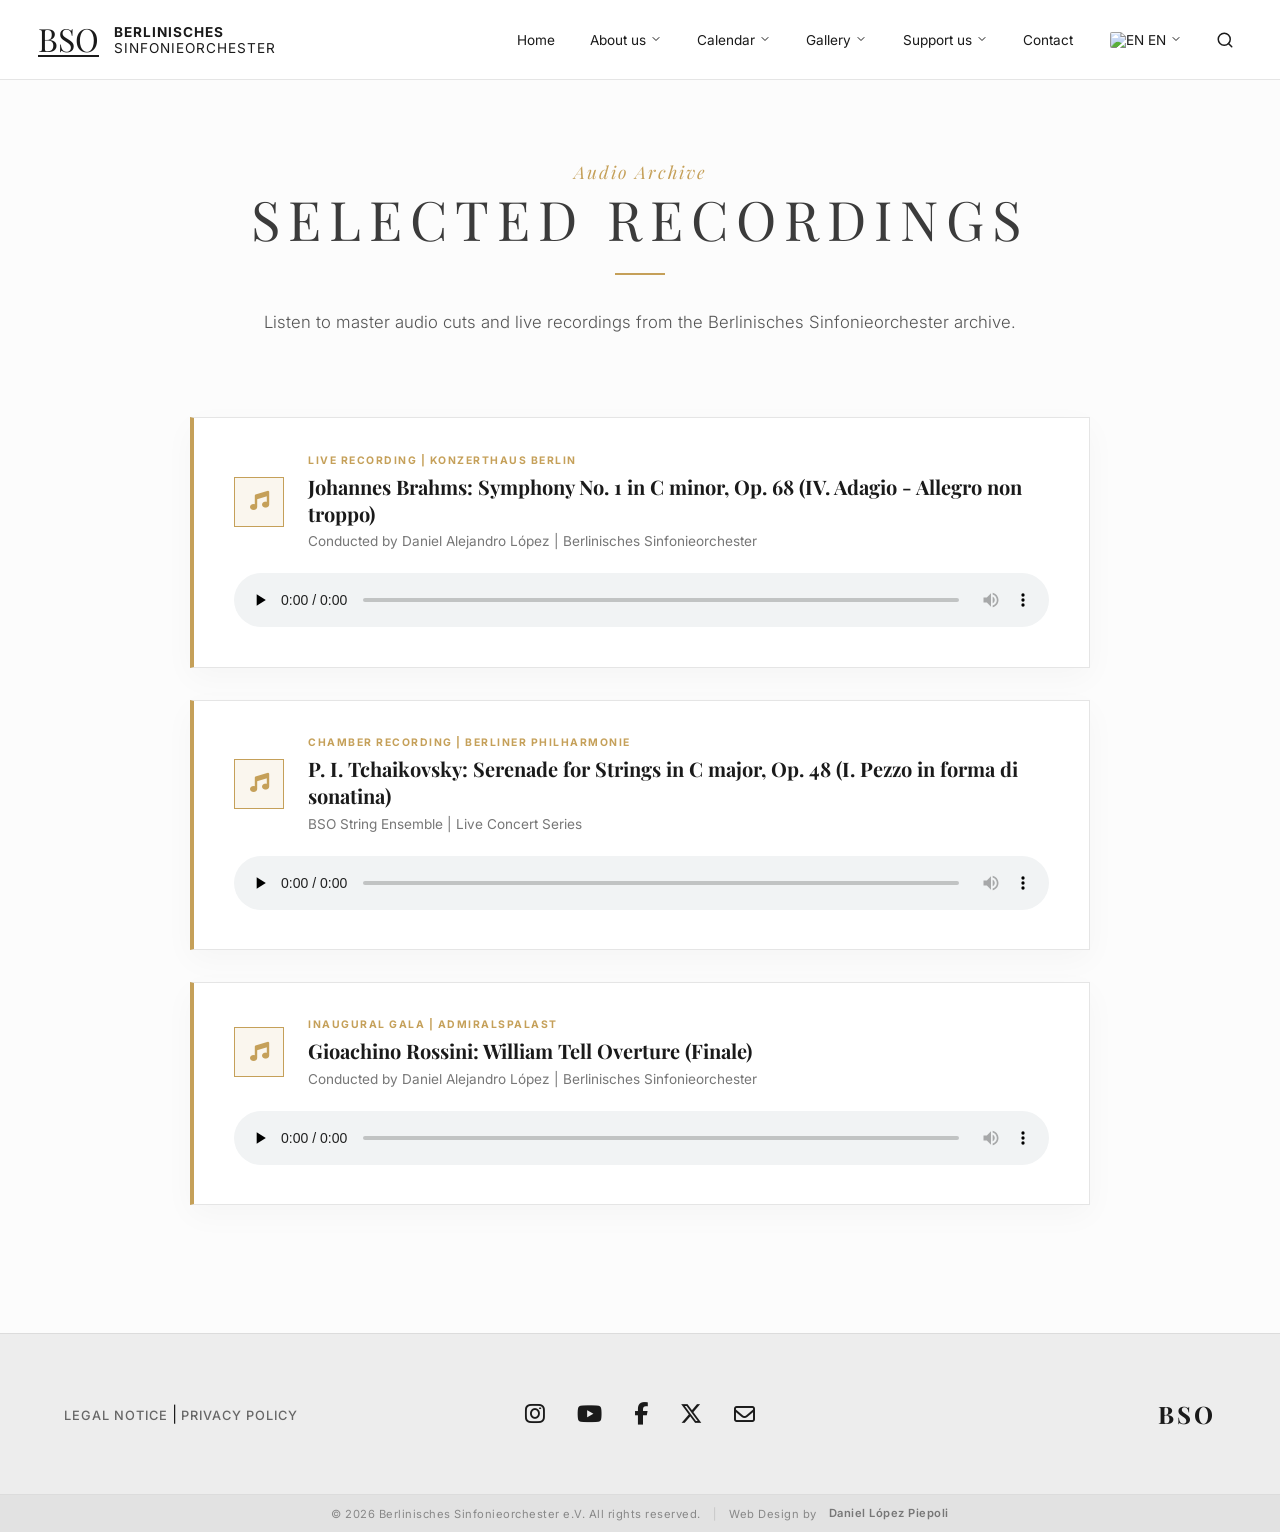
==== audios.html @ 288d2cc7 "Update site architecture, responsive UI, search engine, and styles" ====
<!DOCTYPE html>
<html lang="de">
<head>
    <meta charset="UTF-8">
    <meta name="viewport" content="width=device-width, initial-scale=1.0">
    <title>Audio Recordings | Berlinisches Sinfonieorchester</title>
    <link rel="stylesheet" href="https://cdnjs.cloudflare.com/ajax/libs/font-awesome/6.5.1/css/all.min.css">
    <link rel="stylesheet" href="style.css">
    <link href="https://fonts.googleapis.com/css2?family=Inter:wght@300;400;500;600;700&family=Playfair+Display:ital,wght@0,400;0,500;0,600;0,700;1,400&display=swap" rel="stylesheet">
</head>
<body>

    <!-- HEADER (Mismo estándar) -->
    <header class="main-header">
        <div class="header-left">
            <a href="index.html" class="logo-link">
                <div class="logo-box">
                    <div class="logo-symbol">BSO</div> 
                    <div class="logo-text">
                        <span class="line-1">Berlinisches</span>
                        <span class="line-2">Sinfonieorchester</span>
                    </div>
                </div>
            </a>
        </div>

        <button class="mobile-menu-btn" id="mobileMenuBtn" aria-label="Toggle navigation menu">
            <span class="bar"></span>
            <span class="bar"></span>
            <span class="bar"></span>
        </button>

        <nav class="header-right" id="headerNav">
            <ul class="nav-menu">
                <li><a href="index.html" data-key="home">Home</a></li>
                
                <li class="dropdown">
                    <a href="#" data-key="about" class="dropdown-trigger">
                        About us 
                        <svg class="chevron-icon" viewBox="0 0 24 24" fill="none" xmlns="http://www.w3.org/2000/svg">
                            <path d="M6 9L12 15L18 9" stroke="currentColor" stroke-width="2" stroke-linecap="round" stroke-linejoin="round"/>
                        </svg>
                    </a>
                    <ul class="dropdown-content">
                        <li><a href="project.html" data-key="project">The project</a></li>
                        <li><a href="musicians.html" data-key="musicians">Musicians</a></li>
                        <li><a href="director.html" data-key="director">Music Director</a></li>
                        <li><a href="board.html" data-key="board">Artistic Board</a></li>
                    </ul>
                </li>

                <li class="dropdown">
                    <a href="#" data-key="calendar" class="dropdown-trigger">
                        Calendar 
                        <svg class="chevron-icon" viewBox="0 0 24 24" fill="none" xmlns="http://www.w3.org/2000/svg">
                            <path d="M6 9L12 15L18 9" stroke="currentColor" stroke-width="2" stroke-linecap="round" stroke-linejoin="round"/>
                        </svg>
                    </a>
                    <ul class="dropdown-content">
                        <li><a href="program.html" data-key="upcoming">Upcoming events</a></li>
                        <li><a href="past-concerts.html" data-key="past">Past concerts</a></li>
                    </ul>
                </li>

                <li class="dropdown">
                    <a href="#" data-key="gallery" class="dropdown-trigger active-nav">
                        Gallery
                        <svg class="chevron-icon" viewBox="0 0 24 24" fill="none" xmlns="http://www.w3.org/2000/svg">
                            <path d="M6 9L12 15L18 9" stroke="currentColor" stroke-width="2" stroke-linecap="round" stroke-linejoin="round"/>
                        </svg>
                    </a>
                    <ul class="dropdown-content">
                        <li><a href="audios.html" class="active-subnav" data-key="audios">Audios</a></li>
                        <li><a href="videos.html" data-key="videos">Videos</a></li>
                        <li><a href="photos.html" data-key="photos">Photos</a></li>
                    </ul>
                </li>

                <li class="dropdown">
                    <a href="#" data-key="support" class="dropdown-trigger">
                        Support us 
                        <svg class="chevron-icon" viewBox="0 0 24 24" fill="none" xmlns="http://www.w3.org/2000/svg">
                            <path d="M6 9L12 15L18 9" stroke="currentColor" stroke-width="2" stroke-linecap="round" stroke-linejoin="round"/>
                        </svg>
                    </a>
                    <ul class="dropdown-content">
                        <li><a href="partners.html" data-key="partners">Partnerships</a></li>
                        <li><a href="support-vision.html" data-key="membership">Support the Vision</a></li>
                    </ul>
                </li>

                <li><a href="contact.html" data-key="contact">Contact</a></li>

                <li class="dropdown"> 
                    <a href="#" class="lang-current dropdown-trigger">
                        <img src="https://flagcdn.com/w20/us.png" alt="EN" class="lang-flag">
                        <span>EN</span>
                        <svg class="chevron-icon" viewBox="0 0 24 24" fill="none" xmlns="http://www.w3.org/2000/svg">
                            <path d="M6 9L12 15L18 9" stroke="currentColor" stroke-width="2" stroke-linecap="round" stroke-linejoin="round"/>
                        </svg>
                    </a>
                    <ul class="dropdown-content lang-options">
                        <li><a href="?lang=de"><img src="https://flagcdn.com/w20/de.png" alt="DE"> Deutsch (DE)</a></li>
                        <li><a href="?lang=en"><img src="https://flagcdn.com/w20/us.png" alt="EN"> English (EN)</a></li>
                    </ul>
                </li>

                <li class="search-wrapper">
                    <div class="search-container" id="searchContainer">
                        <input type="text" class="search-input" placeholder="Search..." id="searchInput" autocomplete="off">
                        <div class="search-btn" id="searchBtn">
                            <svg class="search-icon" viewBox="0 0 24 24" fill="none" xmlns="http://www.w3.org/2000/svg">
                                <path d="M11 19C15.4183 19 19 15.4183 19 11C19 6.58172 15.4183 3 11 3C6.58172 3 3 6.58172 3 11C3 15.4183 6.58172 19 11 19Z" stroke="currentColor" stroke-width="2" stroke-linecap="round" stroke-linejoin="round"/>
                                <path d="M21 21L16.65 16.65" stroke="currentColor" stroke-width="2" stroke-linecap="round" stroke-linejoin="round"/>
                            </svg>
                        </div>
                        <div class="search-results" id="searchResults"></div>
                    </div>
                </li>
            </ul>
        </nav>

        <div class="menu-overlay" id="menuOverlay"></div>
    </header>

    <!-- =========================================
         MAIN: AUDIO ARCHIVE
         ========================================= -->
    <main class="gallery-page">

        <!-- 1. HERO EDITORIAL -->
        <section class="gallery-hero">
            <span class="section-tag">Audio Archive</span>
            <h1 class="page-title">Selected Recordings</h1>
            <div class="short-line"></div>
            <p class="gallery-intro">
                Listen to master audio cuts and live recordings from the Berlinisches Sinfonieorchester archive.
            </p>
        </section>

        <!-- 2. LISTADO DE AUDIO TRACKS -->
        <section class="audio-tracks-wrapper">

            <!-- TRACK 1 -->
            <article class="audio-card">
                <div class="audio-track-header">
                    <div class="audio-play-badge"><i class="fa-solid fa-music"></i></div>
                    <div class="audio-track-info">
                        <span class="media-tag">Live Recording | Konzerthaus Berlin</span>
                        <h3 class="audio-title">Johannes Brahms: Symphony No. 1 in C minor, Op. 68 (IV. Adagio - Allegro non troppo)</h3>
                        <p class="audio-artists">Conducted by Daniel Alejandro López | Berlinisches Sinfonieorchester</p>
                    </div>
                </div>
                <div class="audio-player-wrapper">
                    <audio controls preload="none">
                        <source src="assets/audio/brahms-sym-1-excerpt.mp3" type="audio/mpeg">
                        Your browser does not support the audio element.
                    </audio>
                </div>
            </article>

            <!-- TRACK 2 -->
            <article class="audio-card">
                <div class="audio-track-header">
                    <div class="audio-play-badge"><i class="fa-solid fa-music"></i></div>
                    <div class="audio-track-info">
                        <span class="media-tag">Chamber Recording | Berliner Philharmonie</span>
                        <h3 class="audio-title">P. I. Tchaikovsky: Serenade for Strings in C major, Op. 48 (I. Pezzo in forma di sonatina)</h3>
                        <p class="audio-artists">BSO String Ensemble | Live Concert Series</p>
                    </div>
                </div>
                <div class="audio-player-wrapper">
                    <audio controls preload="none">
                        <source src="assets/audio/tchaikovsky-serenade.mp3" type="audio/mpeg">
                        Your browser does not support the audio element.
                    </audio>
                </div>
            </article>

            <!-- TRACK 3 -->
            <article class="audio-card">
                <div class="audio-track-header">
                    <div class="audio-play-badge"><i class="fa-solid fa-music"></i></div>
                    <div class="audio-track-info">
                        <span class="media-tag">Inaugural Gala | Admiralspalast</span>
                        <h3 class="audio-title">Gioachino Rossini: William Tell Overture (Finale)</h3>
                        <p class="audio-artists">Conducted by Daniel Alejandro López | Berlinisches Sinfonieorchester</p>
                    </div>
                </div>
                <div class="audio-player-wrapper">
                    <audio controls preload="none">
                        <source src="assets/audio/rossini-william-tell.mp3" type="audio/mpeg">
                        Your browser does not support the audio element.
                    </audio>
                </div>
            </article>

        </section>

    </main>

    <!-- FOOTER (Mismo estándar) -->
    <footer class="site-footer">
        <div class="footer-main">
            <div class="footer-left">
                <a href="impressum.html" data-key="impressum">Legal Notice</a>
                <span class="separator">|</span>
                <a href="privacy.html" data-key="privacy">Privacy Policy</a>
            </div>

            <div class="footer-center">
                <div class="social-links">
                    <a href="#" target="_blank" rel="noopener noreferrer" class="social-icon" aria-label="Instagram"><i class="fa-brands fa-instagram"></i></a>
                    <a href="#" target="_blank" rel="noopener noreferrer" class="social-icon" aria-label="YouTube"><i class="fa-brands fa-youtube"></i></a>
                    <a href="#" target="_blank" rel="noopener noreferrer" class="social-icon" aria-label="Facebook"><i class="fa-brands fa-facebook-f"></i></a>
                    <a href="#" target="_blank" rel="noopener noreferrer" class="social-icon" aria-label="X"><i class="fa-brands fa-x-twitter"></i></a>
                    <a href="mailto:info@berlinisches-sinfonieorchester.de" class="social-icon" aria-label="Email"><i class="fa-regular fa-envelope"></i></a>
                </div>
            </div>

            <div class="footer-right">
                <div class="footer-logo-small">
                    <span class="bso-sigla">BSO</span>
                </div>
            </div>
        </div>

        <div class="footer-bottom">
            <p>
                &copy; 2026 Berlinisches Sinfonieorchester e.V. All rights reserved. 
                <span class="sep">|</span> 
                Web Design by 
                <a href="https://danielopezpiepoli.com" target="_blank" class="designer-name">Daniel López Piepoli</a>
            </p>
        </div>
    </footer>

    <script src="script.js"></script>
</body>
</html>
---- style.css ----
/* =========================================
   1. VARIABLES & RESET BASE
   ========================================= */
:root {
    --white: #ffffff;
    --black: #1a1a1a;
    --gray-light: #f4f4f4;
    --border-color: #e5e5e5;
    --gold: #c5a059;
}

body {
    margin: 0;
    font-family: 'Inter', sans-serif;
    color: var(--black);
    padding-top: 80px; /* Evita que el hero quede tapado por el header fijo */
}

/* =========================================
   2. HEADER & NAVEGACIÓN PRINCIPAL
   ========================================= */
.main-header {
    position: fixed; 
    top: 0;
    left: 0;
    width: 100%;
    z-index: 1000;
    display: flex;
    justify-content: space-between;
    align-items: center;
    padding: 0 3%; 
    border-bottom: 1px solid var(--border-color);
    background: var(--white);
    height: 80px; 
    box-sizing: border-box;
    transition: all 0.3s ease-in-out;
}

/* Estado compacto al hacer scroll */
.main-header.scrolled {
    height: 60px !important;
    padding-top: 0 !important;
    padding-bottom: 0 !important;
    box-shadow: 0 4px 15px rgba(0,0,0,0.1) !important;
}

.main-header.scrolled .logo-box {
    transform: scale(0.8) !important;
    transform-origin: left center !important;
}

/* Logo */
.logo-box {
    display: flex;
    align-items: center;
    gap: 15px;
    transition: transform 0.3s ease-in-out !important;
}

.logo-symbol {
    font-family: 'Playfair Display', serif;
    font-size: 2rem;
    border-bottom: 2px solid var(--black);
    line-height: 1;
}

.logo-text {
    display: flex;
    flex-direction: column;
    font-size: 0.85rem;
    text-transform: uppercase;
    letter-spacing: 1px;
}

.logo-text .line-1 { 
    font-weight: 700; 
}

.logo-link {
    text-decoration: none;
    color: inherit;
    display: block;
}

.logo-link:hover {
    opacity: 0.8;
}

/* Menú de Enlaces */
.nav-menu {
    display: flex;
    list-style: none;
    align-items: center;
    gap: 2rem;
    margin: 0;
    padding: 0;
}

.nav-menu a {
    text-decoration: none;
    color: var(--black);
    font-size: 0.9rem;
    font-weight: 400;
}

.nav-menu > li > a {
    padding: 0.6rem 1rem;
    transition: all 0.3s ease;
    border-radius: 4px;
    display: inline-block;
}

.nav-menu li:hover > a {
    background-color: var(--gray-light);
    color: var(--black);
}

/* Dropdowns (Desktop) */
.dropdown {
    position: relative;
    display: inline-block;
}

.dropdown-content {
    display: none;
    position: absolute;
    background-color: var(--white);
    min-width: 200px;
    box-shadow: 0px 10px 30px rgba(0,0,0,0.08);
    list-style: none;
    padding: 1rem 0;
    z-index: 100;
    border: 1px solid var(--border-color);
    top: 100%;
    left: 0;
}

.dropdown-content li a {
    color: var(--black);
    padding: 0.6rem 1.5rem;
    text-decoration: none;
    display: block;
    font-size: 0.85rem;
    text-transform: none;
    transition: background 0.2s ease;
}

.dropdown-content li a:hover {
    background-color: var(--gray-light);
    color: var(--gold);
}

.dropdown:hover .dropdown-content {
    display: block;
}

.dropdown-trigger {
    display: inline-flex;
    align-items: center;
    gap: 6px;
    white-space: nowrap;
}

.chevron-icon {
    width: 12px;
    height: 12px;
    transition: transform 0.3s ease;
}

.dropdown:hover .chevron-icon {
    transform: rotate(180deg);
}

.chevron-icon path {
    stroke: currentColor;
}

/* Selector de Idiomas */
.lang-current {
    display: flex;
    align-items: center;
    gap: 8px;
    font-weight: 600;
    font-size: 0.85rem;
    cursor: pointer;
    padding: 0.5rem 0;
    white-space: nowrap;
}

.lang-current img, 
.lang-options img {
    width: 18px;
    height: auto;
    margin-left: 2px;
    border-radius: 2px;
}

.lang-options {
    min-width: 160px;
    right: 0;
    left: auto;
}

.lang-options li a {
    display: flex;
    align-items: center;
    gap: 12px;
    padding: 0.8rem 1.2rem;
    text-transform: none;
    font-size: 0.85rem;
}

.lang-options li a:hover {
    background-color: #f5f5f5;
}

/* =========================================
   3. BUSCADOR EN VIVO (LIVE SEARCH)
   ========================================= */
.search-wrapper {
    margin-left: auto;
}

.search-container {
    display: flex;
    align-items: center;
    position: relative;
    transition: all 0.4s cubic-bezier(0.4, 0, 0.2, 1);
}

.search-input {
    width: 0;
    padding: 0;
    border: none;
    outline: none;
    background: transparent;
    font-family: inherit;
    font-size: 0.9rem;
    color: var(--black);
    transition: all 0.4s ease;
    border-bottom: 1px solid rgba(0,0,0,0);
}

.search-container.active {
    gap: 10px;
}

.search-container.active .search-input {
    width: 150px;
    padding: 5px 0;
    border-bottom: 1px solid var(--black);
}

.search-btn {
    flex-shrink: 0;
    display: flex;
    align-items: center;
    justify-content: center;
    cursor: pointer;
    padding: 0.5rem;
    transition: all 0.3s ease;
}

.search-icon {
    width: 18px;
    height: 18px;
    transition: transform 0.3s ease, color 0.3s ease;
}

.search-icon path {
    stroke: currentColor;
}

.search-btn:hover {
    opacity: 0.7;
}

.search-btn:hover .search-icon {
    transform: scale(1.1);
}

/* Panel Flotante de Resultados */
.search-results {
    display: none;
    position: absolute;
    top: calc(100% + 15px);
    right: 0;
    width: 320px;
    background: #ffffff;
    border: 1px solid var(--border-color);
    box-shadow: 0 15px 35px rgba(0, 0, 0, 0.08);
    border-radius: 4px;
    max-height: 380px;
    overflow-y: auto;
    z-index: 1200;
    text-align: left;
}

.search-results.active {
    display: block;
}

.search-result-item {
    display: block;
    padding: 0.8rem 1.2rem;
    text-decoration: none;
    border-bottom: 1px solid #f0f0f0;
    transition: background-color 0.2s ease;
}

.search-result-item:last-child {
    border-bottom: none;
}

.search-result-item:hover,
.search-result-item.selected {
    background-color: var(--gray-light);
}

.search-result-item.selected {
    border-left: 3px solid var(--gold);
    padding-left: calc(1.2rem - 3px);
}

.search-result-category {
    font-size: 0.65rem;
    text-transform: uppercase;
    letter-spacing: 1.5px;
    color: var(--gold);
    font-weight: 700;
    margin-bottom: 2px;
}

.search-result-title {
    font-size: 0.85rem;
    color: var(--black);
    font-weight: 600;
    line-height: 1.2;
}

.search-no-results {
    padding: 1.2rem;
    font-size: 0.85rem;
    color: #888;
    text-align: center;
}

/* =========================================
   4. HERO SECTIONS (CONTENEDOR GLOBAL)
   ========================================= */
.hero-wrapper {
    width: 100%;
}

.hero-section {
    position: relative;
    min-height: 80vh;
    display: flex;
    align-items: center;
    justify-content: center;
    text-align: center;
    overflow: hidden;
}

/* --- SECCIÓN 1: HERO MAIN --- */
.hero-main {
    position: relative;
    width: 100%;
    min-height: calc(100vh - 80px);
    display: flex;
    justify-content: center;
    align-items: center;
    background-color: #1a1a1a;
    overflow: hidden;
}

.hero-main-bg-image {
    position: absolute;
    top: 0;
    left: 0;
    width: 100%;
    height: 100%;
    object-fit: cover;
    object-position: center top;
    z-index: 1;
}

.hero-overlay {
    position: absolute;
    top: 0;
    left: 0;
    width: 100%;
    height: 100%;
    background: linear-gradient(to bottom, rgba(0,0,0,0.1) 0%, rgba(0,0,0,0.6) 100%);
    z-index: 2;
    display: block !important;
}

.hero-content {
    position: relative;
    z-index: 3;
    text-align: center;
    padding: 0 20px;
    margin-top: auto;
    margin-bottom: 60px;
    -webkit-font-smoothing: antialiased;
    -moz-osx-font-smoothing: grayscale;
}

.hero-content h1 {
    color: #ffffff !important; 
    font-family: 'Playfair Display', serif;
    font-size: clamp(2.5rem, 8vw, 4.5rem);
    line-height: 1.1;
    margin: 0;
    text-transform: uppercase;
    letter-spacing: 2.5px;
    font-weight: 700;
    text-shadow: 0 1px 2px rgba(0,0,0,0.8), 0 4px 20px rgba(0,0,0,0.4);
}

.hero-content p {
    color: #eeeeee !important; 
    font-size: 1.1rem;
    letter-spacing: 6px;
    text-transform: uppercase;
    font-weight: 500;
    margin-top: 25px;
    text-shadow: 0 2px 10px rgba(0,0,0,0.6);
    opacity: 0.9;
}

/* =========================================
   SECTION TAGS NÍTIDOS Y EDITORIALES (INDEX & GENERAL)
   ========================================= */
.section-tag,
.season-header .section-tag {
    font-family: 'Playfair Display', serif;
    font-style: italic;
    font-size: 1.15rem;
    color: var(--gold);
    letter-spacing: 2px;
    text-transform: none;
    font-weight: 400;
    margin-bottom: 0.3rem;
    display: inline-block;
    text-shadow: none !important;
    filter: none !important;
}

.season-title {
    font-family: 'Playfair Display', serif;
    font-size: 3.2rem; 
    font-weight: 400;
    text-transform: uppercase;
    color: #1a1a1a;
    letter-spacing: 12px;
    line-height: 1;
    margin: 0;
    opacity: 0.85;
}

/* --- SECCIÓN 2: EVENT CARDS (SLIDER DE TEMPORADA - PROPORCIÓN EQUILIBRADA) --- */
.hero-event {
    background-color: #f8f8f8;
    padding: 7rem 0 !important;
    display: flex;
    justify-content: center;
    align-items: center;
    min-height: auto !important;
}

.event-wrapper {
    width: 100%;
    max-width: 1100px;
    display: flex;
    flex-direction: column;
    align-items: center;
    padding: 0 1rem;
    box-sizing: border-box;
}

.season-header {
    text-align: center;
    margin-bottom: 3.5rem;
}

.event-slider-container {
    display: flex;
    align-items: center;
    justify-content: center;
    gap: 1.8rem;
    width: 100%;
}

.nav-arrow {
    position: static;
    transform: none;
    background: none;
    border: none;
    cursor: pointer;
    color: #bbb;
    transition: all 0.3s ease;
    padding: 0.5rem;
    display: flex;
    align-items: center;
    justify-content: center;
    flex-shrink: 0;
}

.nav-arrow svg {
    width: 36px;
    height: 36px;
}

.nav-arrow:hover {
    color: var(--gold);
    transform: scale(1.15);
    background: transparent;
    box-shadow: none;
}

.event-dots {
    display: flex;
    gap: 10px;
    margin-top: 2.5rem;
}

.dot {
    width: 8px;
    height: 8px;
    border-radius: 50%;
    background-color: #ddd;
    transition: all 0.3s ease;
    cursor: pointer;
}

.dot.active {
    background-color: var(--gold);
    transform: scale(1.3);
}

.event-card {
    background: #ffffff;
    padding: 3.8rem 2.8rem;
    box-shadow: 0 12px 35px rgba(0, 0, 0, 0.05);
    width: 100%;
    max-width: 820px;
    outline: 1px solid #dcdcdc; 
    outline-offset: -10px; 
    border-top: 5px solid var(--gold); 
    text-align: center;
    position: relative;
    box-sizing: border-box;
    transition: box-shadow 0.3s ease, transform 0.3s ease;
    animation: swipeIn 0.5s cubic-bezier(0.4, 0, 0.2, 1) forwards;
}

/* Animaciones direccionales de Swipe */
@keyframes swipeIn {
    from { 
        opacity: 0; 
        transform: translateX(150px);
    }
    to { 
        opacity: 1; 
        transform: translateX(0); 
    }
}

@keyframes swipeInPrev {
    from { 
        opacity: 0; 
        transform: translateX(-150px);
    }
    to { 
        opacity: 1; 
        transform: translateX(0); 
    }
}

.swipe-reverse {
    animation: swipeInPrev 0.5s cubic-bezier(0.4, 0, 0.2, 1) !important;
}

.event-card:hover {
    box-shadow: 0 18px 45px rgba(0, 0, 0, 0.09);
    transform: translateY(-3px);
}

.event-tag {
    display: inline-block;
    text-transform: uppercase;
    letter-spacing: 3px;
    font-size: 0.72rem;
    color: var(--gold);
    font-weight: 700;
    margin-bottom: 1.2rem;
}

.event-card h2 {
    font-family: 'Playfair Display', serif;
    font-size: clamp(1.8rem, 2.6vw, 2.3rem);
    color: #1a1a1a;
    margin: 0 auto 0.8rem;
    line-height: 1.25;
    font-weight: 600;
}

.event-card p {
    font-size: 0.92rem;
    color: #666;
    letter-spacing: 1.5px;
    margin: 0 auto 2.2rem;
    text-transform: uppercase;
    font-weight: 400;
}

/* Estilo distintivo para tarjeta CTA final */
.event-card-cta {
    background-color: #fcfcfc !important;
    border-top: 5px solid #1a1a1a !important;
}

.event-card-cta h2 {
    font-style: italic;
    margin-top: 1rem;
}

.event-card-cta .event-tag {
    color: #1a1a1a;
}

.btn-event {
    display: inline-block;
    padding: 1rem 2.8rem;
    background-color: #1a1a1a;
    color: #ffffff;
    text-decoration: none;
    text-transform: uppercase;
    letter-spacing: 2px;
    font-size: 0.78rem;
    font-weight: 600;
    transition: all 0.3s ease;
    border: 1px solid #1a1a1a;
}

.btn-event:hover {
    background-color: var(--gold);
    border-color: var(--gold);
    color: #ffffff;
    transform: translateY(-2px);
    box-shadow: 0 6px 20px rgba(197, 160, 89, 0.25);
}

/* --- SECCIÓN 3: ABOUT / MISSION --- */
.hero-about {
    position: relative;
    width: 100%;
    min-height: auto;
    height: auto !important;
    padding: 6rem 5% 5rem !important;
    display: flex;
    align-items: center;
    justify-content: center;
    overflow: visible;
    box-sizing: border-box;
}

.about-bg-image {
    position: absolute;
    top: 0;
    left: 0;
    width: 100%;
    height: 100%;
    object-fit: cover;
    object-position: center center;
    z-index: 0;
}

.about-overlay {
    position: absolute;
    top: 0; 
    left: 0; 
    width: 100%; 
    height: 100%; 
    background: radial-gradient(circle, rgba(0,0,0,0.7) 0%, rgba(0,0,0,0.3) 100%);
    z-index: 1;
}

.about-container {
    position: relative;
    z-index: 2;
    max-width: 800px;
    width: 90%;
    text-align: center;    
}

.about-content h2 {
    font-family: 'Playfair Display', serif;
    font-size: clamp(2.5rem, 6vw, 3.8rem);
    color: #ffffff;
    margin-bottom: 1.5rem;
    line-height: 1.1;
    text-shadow: 0 2px 15px rgba(0,0,0,0.4);
}

.short-line {
    width: 60px;
    height: 2px;
    background: var(--gold);
    margin: 0 auto 2.5rem;
}

.about-content p {
    color: #ffffff;
    font-size: 1.1rem;
    line-height: 1.8;
    max-width: 600px;
    margin: 0 auto;
    font-weight: 300;
}

.btn-ghost {
    display: inline-block;
    margin-top: 3rem;
    padding: 1rem 3rem;
    border: 1px solid rgba(255,255,255,0.4);
    color: #ffffff;
    text-decoration: none;
    text-transform: uppercase;
    font-size: 0.8rem;
    letter-spacing: 3px;
    font-weight: 600;
    background: rgba(255,255,255,0.05); 
    backdrop-filter: blur(8px); 
    -webkit-backdrop-filter: blur(8px);
    transition: all 0.4s cubic-bezier(0.165, 0.84, 0.44, 1);
}

.btn-ghost:hover {
    background: #ffffff;
    color: #1a1a1a;
    border-color: #ffffff;
    transform: translateY(-5px);
    box-shadow: 0 15px 40px rgba(0,0,0,0.4);
}

/* Badge de Recruitment */
.v2-recruitment-container {
    margin-top: 5rem;
    text-align: center;
    display: flex;
    flex-direction: column;
    align-items: center;    
    gap: 15px !important;
}

.v2-prelude-text {
    font-size: 0.8rem !important;
    color: rgba(255, 255, 255, 0.6);
    text-transform: uppercase;
    letter-spacing: 3px;
    font-weight: 700;
    margin: 0;
}

.v2-join-badge {
    display: inline-block;
    padding: 1rem 2.2rem;
    background-color: #f4ede1;
    border: 1px solid rgba(197, 160, 89, 0.3);
    transform: rotate(-2.5deg);
    transition: all 0.4s cubic-bezier(0.175, 0.885, 0.32, 1.275);
    box-shadow: 0 8px 20px rgba(0,0,0,0.1);
}

.v2-join-badge:hover {
    transform: rotate(0deg) scale(1.05);
    background-color: var(--gold);
    border-color: #ffffff;
    box-shadow: 0 12px 25px rgba(197, 160, 89, 0.3);
}

.v2-badge-link {
    display: inline-block;
    font-family: 'Playfair Display', serif;
    font-size: 1rem;
    color: var(--gold); 
    text-decoration: none;
    font-weight: 700;
    text-transform: uppercase;
    border-bottom: 2px solid rgba(197, 160, 89, 0.4);
    transition: all 0.3s ease;
}

.v2-join-badge:hover .v2-badge-link {
    color: #ffffff;
    border-bottom-color: #ffffff;
}

/* --- SECCIÓN 4: HIGHLIGHTS & ARCHIVOS --- */
.hero-highlights {
    background-color: #ffffff;
    padding: 8rem 5% 3rem !important;
    min-height: auto !important;
}

.highlights-container {
    max-width: 1100px;
    margin: 0 auto;
    width: 100%;
}

.highlights-grid {
    display: grid;
    grid-template-columns: repeat(auto-fit, minmax(350px, 1fr));
    gap: 4rem;
    margin-top: 2rem;
}

.highlight-item {
    display: flex;
    flex-direction: column;
    transition: transform 0.4s ease;
}

.highlight-img-wrapper {
    position: relative;
    height: 280px;
    overflow: hidden;
    background-color: #eee;
    box-shadow: 0 15px 35px rgba(0,0,0,0.05);
}

.highlight-img-wrapper img {
    width: 100%;
    height: 100%;
    object-fit: cover;
    transition: transform 0.6s cubic-bezier(0.2, 1, 0.3, 1);
}

.highlight-badge {
    position: absolute;
    top: 20px;
    right: 20px;
    background: var(--gold);
    color: white;
    padding: 5px 12px;
    font-size: 0.65rem;
    font-weight: 700;
    text-transform: uppercase;
    letter-spacing: 2px;
    z-index: 2;
}

.highlight-info h4 {
    font-family: 'Playfair Display', serif;
    font-size: 1.6rem;
    margin: 1.5rem 0 0.3rem;
    color: #1a1a1a;
}

.highlight-info p {
    font-size: 0.8rem;
    text-transform: uppercase;
    letter-spacing: 2px;
    color: #999;
}

.highlight-item:hover img {
    transform: scale(1.08);
}

.view-more-container {
    margin-top: 5rem;
    text-align: center;
    border-top: 1px solid #eee;
    padding-top: 3rem;
}

.view-more-link {
    display: inline-flex;
    align-items: center;
    gap: 15px;
    text-decoration: none;
    color: #1a1a1a;
    font-size: 0.85rem;
    font-weight: 600;
    text-transform: uppercase;
    letter-spacing: 3px;
    transition: all 0.4s ease;
}

.view-more-link .arrow-icon {
    width: 20px;
    height: 20px;
    transition: transform 0.4s cubic-bezier(0.2, 1, 0.3, 1);
}

.view-more-link:hover {
    color: var(--gold);
    letter-spacing: 4px;
}

.view-more-link:hover .arrow-icon {
    transform: translateX(8px);
    color: var(--gold);
}

/* =========================================
   5. PARTNERS STRIP
   ========================================= */
.partners-strip {
    background-color: #fcfcfc;
    padding: 3rem 5%;
    text-align: center;
    border-top: 1px solid #eee;
}

.partners-strip h2 {
    font-family: 'Playfair Display', serif;
    font-size: 1.2rem;
    color: #888;
    margin-bottom: 2rem;
    font-weight: 400;
    text-transform: uppercase;
    letter-spacing: 2px;
}

.logos-grid {
    display: flex;
    justify-content: center;
    align-items: center;
    gap: 5rem;
    flex-wrap: wrap;
    margin: 3rem 0;
}

.logos-grid img {
    height: 70px;
    width: auto;
    max-width: 200px;
    mix-blend-mode: multiply;
    transition: all 0.4s ease;
}

.logos-grid img:hover {
    transform: scale(1.08);
    box-shadow: 0 10px 20px rgba(0,0,0,0.05);
}

.btn-partners-ghost {
    display: inline-flex;
    align-items: center;
    gap: 15px;
    margin-top: 3rem;
    padding: 1rem 2.5rem;
    border: 1px solid rgba(68, 68, 68, 0.3); 
    background: transparent; 
    color: #444; 
    text-decoration: none;
    text-transform: uppercase;
    font-size: 0.75rem;
    letter-spacing: 2.5px;
    font-weight: 500; 
    transition: all 0.4s cubic-bezier(0.165, 0.84, 0.44, 1);
}

.btn-partners-ghost:hover {
    background: #1a1a1a; 
    color: #f4f4f4; 
    border-color: #1a1a1a;
    transform: translateY(-5px);
    box-shadow: 0 10px 30px rgba(0, 0, 0, 0.15);
}

.btn-partners-ghost .arrow-icon {
    width: 18px;
    height: 18px;
    stroke: currentColor;
    transition: transform 0.4s ease;
}

.btn-partners-ghost:hover .arrow-icon {
    transform: translateX(6px);
    stroke: #f4f4f4;
}

/* =========================================
   6. FOOTER & SUB-FOOTER
   ========================================= */
.site-footer {
    background-color: #ededed;
    color: #1a1a1a;
    padding-top: 4rem;
    border-top: 1px solid #dcdcdc; 
    width: 100%;
}

.footer-main {
    display: flex;
    justify-content: space-between;
    align-items: center;
    padding: 0 5% 4rem 5%;
    max-width: 1400px;
    margin: 0 auto;
}

.footer-left {
    flex: 1;
}

.footer-left a {
    text-decoration: none;
    color: #666666;
    font-size: 0.8rem;
    font-weight: 500;
    text-transform: uppercase;
    letter-spacing: 1px;
    transition: 0.3s;
}

.footer-left a:hover {
    color: #000000;
}

.footer-center {
    flex: 1;
    display: flex;
    justify-content: center;
}

.social-links {
    display: flex;
    gap: 2rem;
    justify-content: center;
    align-items: center;
}

.social-icon {
    text-decoration: none;
    color: #1a1a1a; 
    font-size: 1.4rem; 
    transition: all 0.3s ease;
    display: flex;
    align-items: center;
}

.social-icon:hover {
    color: #666666;
    transform: translateY(-3px);
}

.social-icon .fa-regular {
    font-size: 1.3rem;
}

.footer-right {
    flex: 1;
    display: flex;
    justify-content: flex-end;
}

.footer-logo-small .bso-sigla {
    font-family: 'Playfair Display', serif;
    font-weight: bold;
    font-size: 1.5rem;
    letter-spacing: 3px;
}

.footer-bottom {
    background-color: #e2e2e2;
    padding: 0.7rem 0;
    text-align: center;
    border-top: 1px solid #dcdcdc;
}

.footer-bottom p {
    color: #888888; 
    font-size: 0.7rem;
    margin: 0;
    letter-spacing: 0.5px;
    display: flex;
    justify-content: center;
    align-items: center;
    gap: 12px;
}

.sep {
    color: #bbbbbb;
    font-weight: 300;
}

.designer-name {
    font-weight: 600;
    color: #777777;
    text-decoration: none;
    transition: all 0.3s ease;
    border-bottom: 1px solid transparent;
}

.designer-name:hover {
    color: #333333;
    border-bottom: 1px solid var(--gold);
}

/* =========================================
   7. MEDIA QUERIES (RESPONSIVE)
   ========================================= */

/* Laptops 14" */
@media screen and (max-width: 1440px) {
    .nav-menu {
        gap: 1rem;
    }

    .nav-menu > li > a {
        padding: 0.5rem 0.6rem; 
        font-size: 0.85rem;
    }

    .search-container.active .search-input {
        width: 120px;
    }

    .about-container {
        max-width: 900px;
    }

    .about-content h2 {
        font-size: 3rem;
        margin-bottom: 1rem;
    }

    .short-line {
        margin-bottom: 1.5rem;
    }

    .about-content p {
        font-size: 1.05rem;
        line-height: 1.6;
        max-width: 800px;
    }

    .btn-ghost {
        margin-top: 2rem;
        padding: 0.8rem 2.5rem;
        font-size: 0.75rem;
    }

    .v2-recruitment-container {
        margin-top: 3.5rem;
    }
    
    .v2-join-badge {
        padding: 0.8rem 1.8rem;
    }
    
    .v2-badge-link {
        font-size: 1.1rem;
    }
}

/* Botón Hamburguesa & Overlay Móvil */
.mobile-menu-btn {
    display: none;
    background: none;
    border: none;
    cursor: pointer;
    flex-direction: column;
    justify-content: space-between;
    width: 24px;
    height: 18px;
    padding: 0;
    z-index: 1100;
}

.mobile-menu-btn .bar {
    display: block;
    width: 100%;
    height: 2px;
    background-color: var(--black);
    transition: transform 0.3s ease, opacity 0.3s ease;
}

.mobile-menu-btn.active .bar:nth-child(1) {
    transform: translateY(8px) rotate(45deg);
}
.mobile-menu-btn.active .bar:nth-child(2) {
    opacity: 0;
}
.mobile-menu-btn.active .bar:nth-child(3) {
    transform: translateY(-8px) rotate(-45deg);
}

.menu-overlay {
    display: none;
    position: fixed;
    top: 0;
    left: 0;
    width: 100vw;
    height: 100vh;
    background: rgba(0, 0, 0, 0.4);
    z-index: 1001;
    opacity: 0;
    transition: opacity 0.3s ease;
}

.menu-overlay.active {
    display: block;
    opacity: 1;
}

/* Tablets & Pantallas Móviles (<= 992px) */
@media (max-width: 992px) {
    .mobile-menu-btn {
        display: flex;
    }

    .header-right {
        position: fixed;
        top: 0;
        right: -100%;
        width: 280px;
        max-width: 80vw;
        height: 100vh;
        background: var(--white);
        box-shadow: -5px 0 25px rgba(0, 0, 0, 0.1);
        z-index: 1050;
        padding: 90px 2rem 2rem;
        box-sizing: border-box;
        overflow-y: auto;
        transition: right 0.4s cubic-bezier(0.165, 0.84, 0.44, 1);
    }

    .header-right.active {
        right: 0;
    }

    .nav-menu {
        flex-direction: column;
        align-items: flex-start;
        gap: 1.2rem;
        width: 100%;
    }

    .nav-menu > li {
        width: 100%;
    }

    .nav-menu > li > a {
        display: flex;
        justify-content: space-between;
        width: 100%;
        padding: 0.5rem 0;
        font-size: 1rem;
        box-sizing: border-box;
    }

    .dropdown {
        width: 100%;
    }

    .dropdown-trigger {
        display: flex;
        justify-content: space-between;
        align-items: center;
        width: 100%;
        cursor: pointer;
    }

    /* Anulación del hover en dispositivos táctiles */
    .dropdown:hover .dropdown-content {
        display: none;
    }

    .dropdown:hover .chevron-icon {
        transform: none;
    }

    .dropdown .chevron-icon {
        transition: transform 0.3s ease;
        padding: 4px;
    }

    .dropdown.active .chevron-icon {
        transform: rotate(180deg);
    }

    .dropdown-content {
        display: none;
        position: static;
        box-shadow: none;
        border: none;
        padding: 0.5rem 0 0.5rem 1.2rem;
        background: transparent;
    }

    .dropdown.active .dropdown-content {
        display: block;
    }

    .search-wrapper {
        margin-left: 0;
        width: 100%;
        padding-top: 1rem;
        border-top: 1px solid var(--border-color);
    }

    .search-container.active .search-input {
        width: 100%;
    }

    .search-results {
        width: 100%;
        right: auto;
        left: 0;
    }

    /* Hero Typography */
    .hero-content h1 {
        font-size: clamp(1.8rem, 6.5vw, 2.8rem) !important;
        letter-spacing: 1px !important;
        line-height: 1.15 !important;
        word-break: break-word;
        padding: 0 10px;
    }

    .hero-content p {
        font-size: 0.85rem !important;
        letter-spacing: 3px !important;
        margin-top: 15px !important;
    }

    /* Event Slider */
    .season-title {
        font-size: 2.2rem;
        letter-spacing: 6px;
    }

    .event-card {
        padding: 3rem 1.5rem;
    }

    .event-card h2 {
        font-size: 1.65rem;
    }

    /* Our Mission */
    .hero-about {
        padding: 5rem 1.5rem 4.5rem !important;
    }

    .about-content h2 {
        font-size: clamp(2rem, 5vw, 2.6rem) !important;
        margin-bottom: 1rem !important;
    }

    .about-content p {
        font-size: 0.95rem !important;
        line-height: 1.7 !important;
    }

    .btn-ghost {
        margin-top: 1.8rem !important;
        padding: 0.8rem 2rem !important;
    }

    .v2-recruitment-container {
        margin-top: 2.5rem !important;
    }

    .v2-join-badge {
        padding: 0.8rem 1.5rem !important;
    }

    .v2-badge-link {
        font-size: 0.9rem !important;
    }

    .logos-grid {
        gap: 2.5rem;
    }
}

/* Teléfonos Pequeños (<= 600px) */
@media (max-width: 600px) {
    .footer-main {
        flex-direction: column;
        gap: 2rem;
        text-align: center;
    }

    .footer-bottom {
        padding: 1.4rem 1rem;
    }

    .footer-bottom p {
        display: block;
        text-align: center;
        line-height: 1.8;
        font-size: 0.72rem;
        margin: 0;
    }
    
    .sep { 
        display: none; 
    }

    .designer-name {
        display: inline;
    }
}

/* ==============================================================================================================================================================================

CONTACT.HTML

==============================================================================================================================================================================
*/

/* =========================================
   8. ESTILOS DE CONTACT.HTML
   ========================================= */
.contact-page {
    background-color: #fcfcfc;
    padding: 5rem 5% 8rem;
    min-height: calc(100vh - 80px - 200px);
}

.contact-hero {
    text-align: center;
    max-width: 750px;
    margin: 0 auto 5rem;
}

/* 1. Tag dorado limpio y brillante */
.contact-hero .section-tag {
    font-family: 'Playfair Display', serif;
    font-style: italic;
    font-size: 1.1rem;
    color: var(--gold);
    letter-spacing: 2px;
    text-transform: none;
    font-weight: 400;
    margin-bottom: 0.4rem;
    text-shadow: none !important;
}

/* 2. Título nítido con aire */
.contact-hero .page-title {
    font-family: 'Playfair Display', serif;
    font-size: clamp(2.4rem, 5vw, 3.4rem);
    text-transform: uppercase;
    letter-spacing: 8px;
    color: #1a1a1a;
    line-height: 1.1;
    margin: 0;
    font-weight: 400;
    opacity: 0.85;
    text-shadow: none;
}

/* 3. Línea dorada de separación */
.contact-hero .short-line {
    width: 50px;
    height: 2px;
    background: var(--gold);
    margin: 1.5rem auto 2rem;
}

/* 4. Subtítulo suave y legible */
.contact-hero .contact-intro {
    font-size: 1.05rem;
    color: #555555;
    line-height: 1.7;
    margin: 0 auto;
    font-weight: 300;
    max-width: 600px;
}

.page-title {
    font-family: 'Playfair Display', serif;
    font-size: clamp(2.4rem, 5vw, 3.2rem);
    text-transform: uppercase;
    letter-spacing: 6px;
    color: var(--black);
    margin: 0.5rem 0 1.5rem;
    font-weight: 500;
}

.contact-intro {
    font-size: 1.05rem;
    color: #666;
    line-height: 1.7;
    margin-top: 1.5rem;
}

/* Layout en Dos Columnas */
.contact-layout-wrapper {
    max-width: 1100px;
    margin: 0 auto;
    display: grid;
    grid-template-columns: 1fr 1.4fr;
    gap: 4.5rem;
    align-items: start;
}

/* Panel Lateral Izquierdo */
.contact-info-panel {
    display: flex;
    flex-direction: column;
    gap: 2rem;
}

.info-block {
    background: #ffffff;
    padding: 2.2rem 2rem;
    border: 1px solid var(--border-color);
    box-shadow: 0 10px 30px rgba(0,0,0,0.03);
    outline: 1px solid var(--border-color);
    outline-offset: -8px;
}

.info-block h3 {
    font-family: 'Playfair Display', serif;
    font-size: 1.25rem;
    color: var(--black);
    margin: 0 0 0.8rem;
}

.info-block p {
    font-size: 0.9rem;
    color: #666;
    line-height: 1.6;
    margin: 0 0 0.8rem;
}

.info-link {
    color: var(--gold);
    text-decoration: none;
    font-weight: 600;
    font-size: 0.9rem;
    transition: color 0.3s ease;
    word-break: break-all;
}

.info-link:hover {
    color: var(--black);
}

/* Tarjeta Destacada de Support */
.support-redirect-card {
    background: #1a1a1a;
    color: #ffffff;
    padding: 2.2rem 2rem;
    box-shadow: 0 15px 35px rgba(0,0,0,0.15);
    border-top: 4px solid var(--gold);
}

.redirect-tag {
    display: block;
    font-size: 0.65rem;
    text-transform: uppercase;
    letter-spacing: 2px;
    color: var(--gold);
    font-weight: 700;
    margin-bottom: 0.8rem;
}

.support-redirect-card h4 {
    font-family: 'Playfair Display', serif;
    font-size: 1.3rem;
    margin: 0 0 0.8rem;
    line-height: 1.2;
}

.support-redirect-card p {
    font-size: 0.85rem;
    color: #ccc;
    line-height: 1.6;
    margin: 0 0 1.5rem;
}

.redirect-link {
    display: inline-block;
    color: var(--gold);
    text-decoration: none;
    font-weight: 600;
    font-size: 0.85rem;
    letter-spacing: 1px;
    border-bottom: 1px solid rgba(197, 160, 89, 0.4);
    padding-bottom: 3px;
    transition: all 0.3s ease;
}

.redirect-link:hover {
    color: #ffffff;
    border-bottom-color: #ffffff;
    transform: translateX(4px);
}

/* Panel Formulario */
.contact-form-panel {
    background: #ffffff;
    padding: 3.5rem 3rem;
    border: 1px solid var(--border-color);
    box-shadow: 0 15px 40px rgba(0,0,0,0.04);
    border-top: 5px solid var(--gold);
}

.bso-contact-form {
    display: flex;
    flex-direction: column;
    gap: 1.5rem;
}

.form-row {
    display: grid;
    grid-template-columns: 1fr 1fr;
    gap: 1.5rem;
}

.form-group {
    display: flex;
    flex-direction: column;
    text-align: left;
}

.form-group label {
    font-size: 0.75rem;
    text-transform: uppercase;
    letter-spacing: 1.5px;
    font-weight: 600;
    margin-bottom: 0.5rem;
    color: var(--black);
}

.form-group input,
.form-group select,
.form-group textarea {
    width: 100%;
    padding: 0.9rem 1rem;
    border: 1px solid #dcdcdc;
    background-color: #fafafa;
    font-family: 'Inter', sans-serif;
    font-size: 0.9rem;
    color: var(--black);
    box-sizing: border-box;
    transition: all 0.3s ease;
    border-radius: 0;
}

.form-group input:focus,
.form-group select:focus,
.form-group textarea:focus {
    outline: none;
    border-color: var(--gold);
    background-color: #ffffff;
    box-shadow: 0 0 0 3px rgba(197, 160, 89, 0.15);
}

.dynamic-field-group {
    animation: fadeInField 0.3s ease forwards;
}

/* Banner de Bienvenida para Músicos */
.audition-welcome-banner {
    background-color: #faf6ee;
    border-left: 3px solid var(--gold);
    padding: 1.2rem 1.5rem;
    margin-bottom: 1.5rem;
}

.audition-welcome-title {
    font-family: 'Playfair Display', serif;
    font-size: 1.05rem;
    font-style: italic;
    color: #1a1a1a;
    margin: 0 0 0.3rem 0;
    line-height: 1.4;
}

.audition-welcome-subtitle {
    font-size: 0.8rem;
    color: #666;
    margin: 0;
    line-height: 1.5;
}

@keyframes fadeInField {
    from { opacity: 0; transform: translateY(-5px); }
    to { opacity: 1; transform: translateY(0); }
}

.btn-submit {
    align-self: flex-start;
    cursor: pointer;
    border: none;
    margin-top: 0.5rem;
}

/* Responsive */
@media (max-width: 992px) {
    .contact-layout-wrapper {
        grid-template-columns: 1fr;
        gap: 3.5rem;
    }
    
    .contact-form-panel {
        padding: 2.5rem 1.5rem;
    }
    
    .form-row {
        grid-template-columns: 1fr;
    }
}

/* ==============================================================================================================================================================================

SUPPORT-VISION.HTML

==============================================================================================================================================================================
*/

/* =========================================
   9. ESTILOS DE SUPPORT-VISION.HTML
   ========================================= */
.support-page {
    background-color: #fcfcfc;
    padding: 5rem 5% 8rem;
    min-height: calc(100vh - 80px - 200px);
}

.support-hero {
    text-align: center;
    max-width: 800px;
    margin: 0 auto 5rem;
}

.support-hero .section-tag {
    font-family: 'Playfair Display', serif;
    font-style: italic;
    font-size: 1.1rem;
    color: var(--gold);
    letter-spacing: 2px;
    text-transform: none;
    font-weight: 400;
    margin-bottom: 0.4rem;
    text-shadow: none !important;
}

.support-hero .page-title {
    font-family: 'Playfair Display', serif;
    font-size: clamp(2.4rem, 5vw, 3.4rem);
    text-transform: uppercase;
    letter-spacing: 8px;
    color: #1a1a1a;
    line-height: 1.1;
    margin: 0;
    font-weight: 400;
    opacity: 0.85;
}

.support-hero .short-line {
    width: 50px;
    height: 2px;
    background: var(--gold);
    margin: 1.5rem auto 2rem;
}

.support-intro {
    font-size: 1.05rem;
    color: #555555;
    line-height: 1.8;
    margin: 0 auto;
    font-weight: 300;
}

/* --- PILARES DE IMPACTO --- */
.impact-pillars-section {
    max-width: 1100px;
    margin: 0 auto 6rem;
}

.impact-grid {
    display: grid;
    grid-template-columns: repeat(3, 1fr);
    gap: 3rem;
}

.impact-item {
    background: #ffffff;
    padding: 3rem 2rem;
    border: 1px solid var(--border-color);
    box-shadow: 0 10px 30px rgba(0,0,0,0.02);
    position: relative;
    transition: transform 0.3s ease;
}

.impact-item:hover {
    transform: translateY(-5px);
    box-shadow: 0 15px 35px rgba(0,0,0,0.06);
}

.impact-number {
    font-family: 'Playfair Display', serif;
    font-size: 2.5rem;
    color: var(--gold);
    opacity: 0.7;
    margin-bottom: 1rem;
    line-height: 1;
}

.impact-item h3 {
    font-family: 'Playfair Display', serif;
    font-size: 1.35rem;
    color: var(--black);
    margin: 0 0 0.8rem;
}

.impact-item p {
    font-size: 0.9rem;
    color: #666;
    line-height: 1.6;
    margin: 0;
}

/* --- NIVELES DE MECENAZGO (TIERS) --- */
.patron-tiers-section {
    max-width: 1150px;
    margin: 0 auto 6rem;
}

.section-title-wrapper {
    text-align: center;
    margin-bottom: 4rem;
}

.section-title-wrapper .section-tag {
    font-family: 'Playfair Display', serif;
    font-style: italic;
    font-size: 1rem;
    color: var(--gold);
    letter-spacing: 2px;
    text-transform: none;
    text-shadow: none !important;
}

.sub-title {
    font-family: 'Playfair Display', serif;
    font-size: 2.4rem;
    text-transform: uppercase;
    letter-spacing: 6px;
    color: var(--black);
    margin: 0.4rem 0 1rem;
    font-weight: 400;
}

.section-title-wrapper .short-line {
    width: 40px;
    height: 2px;
    background: var(--gold);
    margin: 0 auto;
}

.tiers-grid {
    display: grid;
    grid-template-columns: repeat(3, 1fr);
    gap: 2.5rem;
    align-items: stretch;
}

.tier-card {
    background: #ffffff;
    padding: 3rem 2.2rem;
    border: 1px solid var(--border-color);
    box-shadow: 0 10px 30px rgba(0,0,0,0.03);
    display: flex;
    flex-direction: column;
    position: relative;
    transition: all 0.3s ease;
}

.tier-card:hover {
    box-shadow: 0 20px 45px rgba(0,0,0,0.08);
}

/* Tarjeta Destacada (Patron's Circle) */
.tier-card-featured {
    border-top: 5px solid var(--gold);
    transform: scale(1.03);
    box-shadow: 0 20px 45px rgba(0,0,0,0.08);
}

.featured-badge {
    position: absolute;
    top: -14px;
    left: 50%;
    transform: translateX(-50%);
    background-color: var(--gold);
    color: #ffffff;
    font-size: 0.65rem;
    text-transform: uppercase;
    letter-spacing: 2px;
    font-weight: 700;
    padding: 4px 14px;
    border-radius: 20px;
}

.tier-tag {
    font-size: 0.65rem;
    text-transform: uppercase;
    letter-spacing: 2px;
    font-weight: 700;
    color: #888;
    margin-bottom: 0.4rem;
    display: block;
}

.tier-name {
    font-family: 'Playfair Display', serif;
    font-size: 1.5rem;
    color: var(--black);
    margin: 0 0 1rem;
}

.tier-focus {
    font-family: 'Playfair Display', serif;
    font-style: italic;
    font-size: 1.05rem;
    color: var(--gold);
    margin-bottom: 1.2rem;
    font-weight: 500;
}

.tier-desc {
    font-size: 0.85rem;
    color: #666;
    line-height: 1.5;
    margin: 0 0 1.8rem;
}

.tier-benefits {
    list-style: none;
    padding: 0;
    margin: 0 0 2.5rem;
    flex-grow: 1;
}

.tier-benefits li {
    font-size: 0.85rem;
    color: #555;
    line-height: 1.5;
    margin-bottom: 0.9rem;
    display: flex;
    align-items: flex-start;
    gap: 10px;
}

.tier-benefits li i {
    color: var(--gold);
    font-size: 0.75rem;
    margin-top: 3px;
}

.btn-tier {
    display: block;
    text-align: center;
    padding: 0.9rem 1.5rem;
    background: transparent;
    color: var(--black);
    text-decoration: none;
    text-transform: uppercase;
    font-size: 0.75rem;
    letter-spacing: 2px;
    font-weight: 600;
    border: 1px solid var(--black);
    transition: all 0.3s ease;
}

.btn-tier:hover {
    background-color: var(--black);
    color: #ffffff;
}

.btn-tier-featured {
    background-color: var(--gold);
    color: #ffffff;
    border-color: var(--gold);
}

.btn-tier-featured:hover {
    background-color: #b08d46;
    border-color: #b08d46;
    color: #ffffff;
}

/* Enlace contextual a partners dentro de support-vision */
.inline-partner-link {
    display: inline-block;
    color: var(--gold);
    text-decoration: none;
    font-weight: 600;
    font-size: 0.82rem;
    margin-top: 0.4rem;
    border-bottom: 1px solid rgba(197, 160, 89, 0.4);
    padding-bottom: 2px;
    transition: all 0.3s ease;
}

.inline-partner-link:hover {
    color: var(--black);
    border-bottom-color: var(--black);
    transform: translateX(3px);
}

/* --- ENLACE PARA DESCARGAR ESTATUTOS --- */
.transparency-download-card {
    max-width: 700px;
    margin: 3rem auto;
    background: #ffffff;
    border: 1px solid var(--border-color);
    border-left: 3px solid var(--gold);
    padding: 1.5rem 2rem;
    display: flex;
    align-items: center;
    gap: 1.5rem;
    box-shadow: 0 10px 30px rgba(0, 0, 0, 0.03);
}

.transparency-icon {
    font-size: 2rem;
    color: var(--gold);
}

.transparency-text {
    flex-grow: 1;
}

.transparency-text h4 {
    font-family: 'Playfair Display', serif;
    font-size: 1.15rem;
    margin: 0 0 0.3rem;
    color: var(--black);
}

.transparency-text p {
    font-size: 0.85rem;
    color: #666;
    margin: 0;
    line-height: 1.5;
}

.btn-download-pdf {
    padding: 0.65rem 1.2rem;
    background-color: #1a1a1a;
    color: #ffffff;
    text-decoration: none;
    font-size: 0.72rem;
    text-transform: uppercase;
    letter-spacing: 1.5px;
    font-weight: 600;
    display: inline-flex;
    align-items: center;
    gap: 8px;
    transition: all 0.3s ease;
    white-space: nowrap;
}

.btn-download-pdf:hover {
    background-color: var(--gold);
    transform: translateY(-2px);
}

@media (max-width: 600px) {
    .transparency-download-card {
        flex-direction: column;
        text-align: center;
        padding: 1.5rem;
    }
}

/* --- FRANJA DE APOYO DIRECTO & BANCO --- */

/* --- BOTONES Y ACCIONES DE PAYPAL --- */
.tier-actions {
    display: flex;
    flex-direction: column;
    gap: 0.6rem;
    margin-top: auto;
}

.btn-paypal-link {
    display: flex;
    align-items: center;
    justify-content: center;
    gap: 8px;
    padding: 0.75rem 1rem;
    background-color: #003087;
    color: #ffffff;
    text-decoration: none;
    text-transform: uppercase;
    font-size: 0.7rem;
    letter-spacing: 1.5px;
    font-weight: 600;
    transition: all 0.3s ease;
}

.btn-paypal-link:hover {
    background-color: #001c4f;
    color: #ffffff;
    transform: translateY(-2px);
}

.btn-paypal-link i {
    font-size: 0.85rem;
}

/* Card de Métodos de Pago combinada */
.payment-methods-card {
    background: #fafafa;
    padding: 2.2rem;
    border: 1px solid #e0e0e0;
    border-left: 3px solid var(--gold);
}

.payment-methods-card h4 {
    font-family: 'Playfair Display', serif;
    font-size: 1.15rem;
    color: var(--black);
    margin: 0 0 1.2rem;
}

.payment-divider {
    text-align: center;
    position: relative;
    margin: 1.5rem 0;
}

.payment-divider::before {
    content: '';
    position: absolute;
    top: 50%;
    left: 0;
    width: 100%;
    height: 1px;
    background: #e0e0e0;
    z-index: 1;
}

.payment-divider span {
    position: relative;
    z-index: 2;
    background: #fafafa;
    padding: 0 12px;
    font-size: 0.7rem;
    text-transform: uppercase;
    letter-spacing: 1.5px;
    color: #999;
}

.btn-paypal-direct {
    display: flex;
    align-items: center;
    justify-content: center;
    gap: 10px;
    width: 100%;
    padding: 0.9rem;
    background-color: #003087;
    color: #ffffff;
    text-decoration: none;
    text-transform: uppercase;
    font-size: 0.75rem;
    letter-spacing: 2px;
    font-weight: 600;
    box-sizing: border-box;
    transition: all 0.3s ease;
}

.btn-paypal-direct:hover {
    background-color: #001c4f;
    transform: translateY(-2px);
    box-shadow: 0 5px 15px rgba(0, 48, 135, 0.2);
}

.paypal-note {
    display: block;
    text-align: center;
    font-size: 0.7rem;
    color: #888;
    margin-top: 0.5rem;
}

.direct-support-strip {
    max-width: 1100px;
    margin: 0 auto 6rem;
}

.direct-support-wrapper {
    display: grid;
    grid-template-columns: 1.2fr 1fr;
    gap: 3.5rem;
    align-items: center;
    background: #ffffff;
    padding: 3.5rem;
    border: 1px solid var(--border-color);
    box-shadow: 0 15px 40px rgba(0,0,0,0.03);
}

.tax-info-box {
    display: flex;
    gap: 1.5rem;
    align-items: flex-start;
}

.tax-icon {
    font-size: 2.2rem;
    color: var(--gold);
    flex-shrink: 0;
}

.tax-info-box h4 {
    font-family: 'Playfair Display', serif;
    font-size: 1.3rem;
    color: var(--black);
    margin: 0 0 0.8rem;
}

.tax-info-box p {
    font-size: 0.85rem;
    color: #666;
    line-height: 1.6;
    margin: 0;
}

.bank-details-card {
    background: #fafafa;
    padding: 2rem 2.2rem;
    border: 1px solid #e0e0e0;
    border-left: 3px solid var(--gold);
}

.bank-details-card h4 {
    font-family: 'Playfair Display', serif;
    font-size: 1.15rem;
    color: var(--black);
    margin: 0 0 1.2rem;
}

.bank-row {
    display: flex;
    flex-direction: column;
    margin-bottom: 0.8rem;
}

.bank-row:last-child {
    margin-bottom: 0;
}

.bank-label {
    font-size: 0.7rem;
    text-transform: uppercase;
    letter-spacing: 1.5px;
    color: #888;
    font-weight: 700;
}

.bank-val {
    font-size: 0.85rem;
    color: var(--black);
    font-weight: 600;
    font-family: monospace, sans-serif;
}

.bank-copy {
    cursor: pointer;
    transition: color 0.2s ease;
    display: inline-flex;
    align-items: center;
    gap: 8px;
}

.bank-copy:hover {
    color: var(--gold);
}

/* --- FORMULARIO DE MECENAS --- */
.patron-contact-section {
    max-width: 900px;
    margin: 0 auto;
}

.patron-form-container {
    background: #ffffff;
    padding: 4rem 3.5rem;
    border: 1px solid var(--border-color);
    box-shadow: 0 15px 40px rgba(0,0,0,0.04);
    border-top: 5px solid var(--gold);
}

.form-lead {
    font-size: 0.95rem;
    color: #666;
    line-height: 1.6;
    margin-top: 1rem;
}

/* Responsive */
@media (max-width: 992px) {
    .impact-grid,
    .tiers-grid {
        grid-template-columns: 1fr;
        gap: 2.5rem;
    }

    .tier-card-featured {
        transform: none;
    }

    .direct-support-wrapper {
        grid-template-columns: 1fr;
        padding: 2.5rem 1.5rem;
        gap: 2.5rem;
    }

    .patron-form-container {
        padding: 2.5rem 1.5rem;
    }
}

/* ==============================================================================================================================================================================

PROGRAM.HTML

==============================================================================================================================================================================
*/

/* =========================================
   10. ESTILOS DE PROGRAM.HTML (CALENDARIO)
   ========================================= */
.program-page {
    background-color: #fcfcfc;
    padding: 5rem 5% 8rem;
    min-height: calc(100vh - 80px - 200px);
}

.program-hero {
    text-align: center;
    max-width: 800px;
    margin: 0 auto 3.5rem;
}

.program-hero .section-tag {
    font-family: 'Playfair Display', serif;
    font-style: italic;
    font-size: 1.1rem;
    color: var(--gold);
    letter-spacing: 2px;
    text-transform: none;
    font-weight: 400;
    margin-bottom: 0.4rem;
    text-shadow: none !important;
}

.program-hero .page-title {
    font-family: 'Playfair Display', serif;
    font-size: clamp(2.4rem, 5vw, 3.4rem);
    text-transform: uppercase;
    letter-spacing: 8px;
    color: #1a1a1a;
    line-height: 1.1;
    margin: 0;
    font-weight: 400;
    opacity: 0.85;
}

.program-hero .short-line {
    width: 50px;
    height: 2px;
    background: var(--gold);
    margin: 1.5rem auto 2rem;
}

.program-intro {
    font-size: 1.05rem;
    color: #555555;
    line-height: 1.8;
    margin: 0 auto;
    font-weight: 300;
}

/* --- BARRA DE FILTROS --- */
.program-filter-bar {
    display: flex;
    justify-content: center;
    gap: 12px;
    flex-wrap: wrap;
    margin-bottom: 4rem;
}

.filter-btn {
    background: transparent;
    border: 1px solid #dcdcdc;
    color: #666;
    font-family: inherit;
    font-size: 0.75rem;
    text-transform: uppercase;
    letter-spacing: 1.5px;
    padding: 0.6rem 1.4rem;
    cursor: pointer;
    font-weight: 600;
    transition: all 0.3s ease;
}

.filter-btn:hover,
.filter-btn.active {
    background-color: var(--black);
    border-color: var(--black);
    color: #ffffff;
}

/* --- LISTA DE CONCIERTOS (CARDS) --- */
.concerts-list-wrapper {
    max-width: 1100px;
    margin: 0 auto 6rem;
    display: flex;
    flex-direction: column;
    gap: 2.5rem;
}

.concert-card {
    background: #ffffff;
    border: 1px solid var(--border-color);
    box-shadow: 0 10px 30px rgba(0,0,0,0.03);
    padding: 2.5rem 3rem;
    display: grid;
    grid-template-columns: 100px 1fr 200px;
    gap: 3rem;
    align-items: center;
    border-left: 4px solid var(--gold);
    transition: all 0.3s ease;
    animation: fadeInField 0.4s ease forwards;
    scroll-margin-top: 110px;
}

.concert-card:hover {
    box-shadow: 0 15px 40px rgba(0,0,0,0.07);
    transform: translateX(4px);
}

/* Efecto de resplandor dorado temporal */
.concert-card.highlight-focus {
    animation: goldGlow 2.2s cubic-bezier(0.25, 1, 0.5, 1) forwards;
}

@keyframes goldGlow {
    0% {
        box-shadow: 0 0 0 4px var(--gold), 0 20px 45px rgba(197, 160, 89, 0.4);
        transform: translateY(-4px);
    }
    70% {
        box-shadow: 0 0 0 2px var(--gold), 0 15px 35px rgba(197, 160, 89, 0.2);
    }
    100% {
        box-shadow: 0 10px 30px rgba(0, 0, 0, 0.03);
        transform: translateY(0);
    }
}

/* Badge Fecha */
.concert-date-badge {
    display: flex;
    flex-direction: column;
    align-items: center;
    justify-content: center;
    border-right: 1px solid #eee;
    padding-right: 2rem;
    text-align: center;
}

.concert-month {
    font-size: 0.85rem;
    text-transform: uppercase;
    letter-spacing: 2px;
    font-weight: 700;
    color: var(--gold);
}

.concert-day {
    font-family: 'Playfair Display', serif;
    font-size: 2.8rem;
    line-height: 1;
    font-weight: 700;
    color: var(--black);
    margin: 4px 0;
}

.concert-year {
    font-size: 0.75rem;
    color: #888;
    letter-spacing: 1px;
}

/* Detalles del Concierto */
.concert-meta {
    display: flex;
    align-items: center;
    gap: 15px;
    flex-wrap: wrap;
    margin-bottom: 0.6rem;
}

.meta-tag {
    font-size: 0.65rem;
    text-transform: uppercase;
    letter-spacing: 1.5px;
    font-weight: 700;
    color: var(--gold);
}

.meta-hall, .meta-time {
    font-size: 0.8rem;
    color: #777;
}

.meta-hall i, .meta-time i {
    margin-right: 4px;
    color: #999;
}

.concert-title {
    font-family: 'Playfair Display', serif;
    font-size: 1.5rem;
    color: var(--black);
    margin: 0 0 1rem;
    line-height: 1.3;
}

.concert-program-works {
    margin-bottom: 1rem;
}

.concert-program-works p {
    font-size: 0.85rem;
    color: #555;
    margin: 0 0 0.3rem;
    line-height: 1.5;
}

.concert-artists {
    display: flex;
    gap: 20px;
    font-size: 0.8rem;
    color: #777;
    flex-wrap: wrap;
}

/* Panel de Acción & Tickets */
.concert-action-panel {
    display: flex;
    flex-direction: column;
    align-items: flex-end;
    gap: 12px;
}

.ticket-status {
    font-size: 0.7rem;
    text-transform: uppercase;
    letter-spacing: 1.5px;
    font-weight: 700;
}

.status-available {
    color: #2e7d32;
}

.status-presale {
    color: var(--gold);
}

.status-soldout {
    color: #999;
}

.btn-ticket {
    padding: 0.8rem 1.8rem;
    font-size: 0.75rem;
    letter-spacing: 1.5px;
    text-align: center;
    width: 100%;
    box-sizing: border-box;
}

.btn-ticket-ghost {
    display: block;
    padding: 0.8rem 1.8rem;
    border: 1px solid var(--black);
    color: var(--black);
    text-decoration: none;
    text-transform: uppercase;
    font-size: 0.75rem;
    letter-spacing: 1.5px;
    font-weight: 600;
    text-align: center;
    width: 100%;
    box-sizing: border-box;
    transition: all 0.3s ease;
}

.btn-ticket-ghost:hover {
    background-color: var(--black);
    color: #ffffff;
}

.btn-disabled {
    padding: 0.8rem 1.8rem;
    background-color: #e0e0e0;
    border: 1px solid #d0d0d0;
    color: #999;
    cursor: not-allowed;
    width: 100%;
    text-transform: uppercase;
    letter-spacing: 1.5px;
    font-size: 0.75rem;
    font-weight: 600;
    box-sizing: border-box;
}

/* --- BANNER DE MECENAZGO AL FINAL --- */
.program-patron-banner {
    max-width: 1100px;
    margin: 0 auto;
    background-color: #1a1a1a;
    color: #ffffff;
    padding: 4rem 3rem;
    text-align: center;
    border-top: 4px solid var(--gold);
    box-shadow: 0 15px 40px rgba(0,0,0,0.1);
}

.banner-tag {
    font-size: 0.7rem;
    text-transform: uppercase;
    letter-spacing: 2px;
    font-weight: 700;
    color: var(--gold);
    display: block;
    margin-bottom: 0.8rem;
}

.program-patron-banner h3 {
    font-family: 'Playfair Display', serif;
    font-size: 2rem;
    margin: 0 0 1rem;
    font-weight: 400;
    letter-spacing: 2px;
}

.program-patron-banner p {
    font-size: 0.95rem;
    color: #ccc;
    max-width: 650px;
    margin: 0 auto 2.5rem;
    line-height: 1.6;
    font-weight: 300;
}

/* Responsive */
@media (max-width: 992px) {
    .concert-card {
        grid-template-columns: 1fr;
        gap: 1.8rem;
        padding: 2rem;
    }

    .concert-date-badge {
        flex-direction: row;
        gap: 12px;
        border-right: none;
        border-bottom: 1px solid #eee;
        padding-right: 0;
        padding-bottom: 1rem;
        justify-content: flex-start;
    }

    .concert-day {
        font-size: 2rem;
        margin: 0;
    }

    .concert-action-panel {
        align-items: flex-start;
        width: 100%;
    }
}

/* ==============================================================================================================================================================================

PAST-CONCERTS.HTML

==============================================================================================================================================================================
*/

/* --- ESTILOS EXCLUSIVOS DE PAST CONCERTS --- */
.past-card {
    border-left-color: #888888;
}

.status-archived {
    color: #888888;
    font-size: 0.7rem;
    text-transform: uppercase;
    letter-spacing: 1.5px;
    font-weight: 700;
}

.past-links-group {
    display: flex;
    flex-direction: column;
    gap: 8px;
    width: 100%;
}

.btn-highlight-link {
    display: flex;
    align-items: center;
    justify-content: center;
    gap: 8px;
    padding: 0.75rem 1.2rem;
    background-color: var(--black);
    color: #ffffff;
    text-decoration: none;
    text-transform: uppercase;
    font-size: 0.7rem;
    letter-spacing: 1.5px;
    font-weight: 600;
    transition: all 0.3s ease;
    width: 100%;
    box-sizing: border-box;
}

.btn-highlight-link:hover {
    background-color: var(--gold);
    color: #ffffff;
}

.btn-highlight-ghost {
    display: flex;
    align-items: center;
    justify-content: center;
    gap: 8px;
    padding: 0.65rem 1.2rem;
    background-color: transparent;
    border: 1px solid #ccc;
    color: #555;
    text-decoration: none;
    text-transform: uppercase;
    font-size: 0.7rem;
    letter-spacing: 1.5px;
    font-weight: 600;
    transition: all 0.3s ease;
    width: 100%;
    box-sizing: border-box;
}

.btn-highlight-ghost:hover {
    border-color: var(--black);
    color: var(--black);
    background-color: #f5f5f5;
}

/* ==============================================================================================================================================================================

(GALERIA)
VIDEOS.HTML, AUDIOS.HTML, PHOTOS.HTML

==============================================================================================================================================================================
*/

/* =========================================
   11. ESTILOS DE GALERÍAS (VIDEOS, AUDIOS, PHOTOS)
   ========================================= */
.gallery-page {
    background-color: #fcfcfc;
    padding: 5rem 5% 8rem;
    min-height: calc(100vh - 80px - 200px);
}

.gallery-hero {
    text-align: center;
    max-width: 800px;
    margin: 0 auto 5rem;
}

.gallery-hero .section-tag {
    font-family: 'Playfair Display', serif;
    font-style: italic;
    font-size: 1.1rem;
    color: var(--gold);
    letter-spacing: 2px;
    text-transform: none;
    font-weight: 400;
    margin-bottom: 0.4rem;
    text-shadow: none !important;
}

.gallery-hero .page-title {
    font-family: 'Playfair Display', serif;
    font-size: clamp(2.4rem, 5vw, 3.4rem);
    text-transform: uppercase;
    letter-spacing: 8px;
    color: #1a1a1a;
    line-height: 1.1;
    margin: 0;
    font-weight: 400;
    opacity: 0.85;
}

.gallery-hero .short-line {
    width: 50px;
    height: 2px;
    background: var(--gold);
    margin: 1.5rem auto 2rem;
}

.gallery-intro {
    font-size: 1.05rem;
    color: #555555;
    line-height: 1.8;
    margin: 0 auto;
    font-weight: 300;
}

.media-tag {
    font-size: 0.65rem;
    text-transform: uppercase;
    letter-spacing: 1.5px;
    font-weight: 700;
    color: var(--gold);
    display: block;
    margin-bottom: 0.4rem;
}

/* --- A. ESTILOS DE VIDEOS --- */
.videos-grid-wrapper {
    max-width: 1100px;
    margin: 0 auto;
    display: grid;
    grid-template-columns: repeat(2, 1fr);
    gap: 3rem;
}

.video-card {
    background: #ffffff;
    border: 1px solid var(--border-color);
    box-shadow: 0 10px 30px rgba(0,0,0,0.03);
    display: flex;
    flex-direction: column;
}

.video-card-featured {
    grid-column: 1 / -1;
}

.video-embed-container {
    position: relative;
    padding-bottom: 56.25%;
    height: 0;
    overflow: hidden;
    background-color: #000;
}

.video-embed-container iframe {
    position: absolute;
    top: 0;
    left: 0;
    width: 100%;
    height: 100%;
    border: 0;
}

.video-info {
    padding: 2rem 2.2rem;
}

.video-title {
    font-family: 'Playfair Display', serif;
    font-size: 1.3rem;
    color: var(--black);
    margin: 0 0 0.6rem;
    line-height: 1.3;
}

.video-card-featured .video-title {
    font-size: 1.6rem;
}

.video-meta {
    font-size: 0.85rem;
    color: #777;
    margin: 0;
}

/* --- B. ESTILOS DE AUDIOS --- */
.audio-tracks-wrapper {
    max-width: 900px;
    margin: 0 auto;
    display: flex;
    flex-direction: column;
    gap: 2rem;
}

.audio-card {
    background: #ffffff;
    border: 1px solid var(--border-color);
    border-left: 4px solid var(--gold);
    padding: 2.2rem 2.5rem;
    box-shadow: 0 10px 30px rgba(0,0,0,0.03);
    display: flex;
    flex-direction: column;
    gap: 1.5rem;
}

.audio-track-header {
    display: flex;
    gap: 1.5rem;
    align-items: center;
}

.audio-play-badge {
    width: 48px;
    height: 48px;
    background: #faf6ee;
    border: 1px solid var(--gold);
    display: flex;
    align-items: center;
    justify-content: center;
    color: var(--gold);
    font-size: 1.2rem;
    flex-shrink: 0;
}

.audio-title {
    font-family: 'Playfair Display', serif;
    font-size: 1.25rem;
    color: var(--black);
    margin: 0 0 0.4rem;
}

.audio-artists {
    font-size: 0.85rem;
    color: #777;
    margin: 0;
}

.audio-player-wrapper audio {
    width: 100%;
    outline: none;
    border-radius: 0;
}

/* --- C. ESTILOS DE FOTOS (LIGHTBOX & GRID) --- */
.photos-grid-wrapper {
    max-width: 1200px;
    margin: 0 auto;
    display: grid;
    grid-template-columns: repeat(3, 1fr);
    gap: 1.5rem;
}

.photo-item {
    position: relative;
    margin: 0;
    overflow: hidden;
    background-color: #000;
    cursor: pointer;
    box-shadow: 0 10px 25px rgba(0,0,0,0.04);
}

.photo-item.photo-wide {
    grid-column: span 2;
}

.photo-item img {
    width: 100%;
    height: 320px;
    object-fit: cover;
    display: block;
    transition: transform 0.5s ease, opacity 0.5s ease;
    opacity: 0.92;
}

.photo-item:hover img {
    transform: scale(1.04);
    opacity: 1;
}

.photo-caption {
    position: absolute;
    bottom: 0;
    left: 0;
    right: 0;
    padding: 2rem 1.5rem 1.2rem;
    background: linear-gradient(transparent, rgba(0,0,0,0.85));
    color: #ffffff;
    display: flex;
    flex-direction: column;
    transform: translateY(10px);
    opacity: 0;
    transition: all 0.3s ease;
}

.photo-item:hover .photo-caption {
    transform: translateY(0);
    opacity: 1;
}

.caption-title {
    font-family: 'Playfair Display', serif;
    font-size: 1.1rem;
    font-weight: 500;
}

.caption-venue {
    font-size: 0.75rem;
    color: var(--gold);
    text-transform: uppercase;
    letter-spacing: 1.5px;
    margin-top: 3px;
}

/* Modal Lightbox */
.lightbox-modal {
    display: none;
    position: fixed;
    z-index: 9999;
    top: 0;
    left: 0;
    width: 100%;
    height: 100%;
    background-color: rgba(0, 0, 0, 0.92);
    backdrop-filter: blur(8px);
    justify-content: center;
    align-items: center;
    flex-direction: column;
    padding: 2rem;
    box-sizing: border-box;
}

.lightbox-content {
    max-width: 90%;
    max-height: 80vh;
    box-shadow: 0 0 30px rgba(0,0,0,0.8);
    animation: fadeInModal 0.3s ease;
}

.lightbox-caption-text {
    color: #ffffff;
    font-family: 'Playfair Display', serif;
    font-size: 1.1rem;
    margin-top: 1.2rem;
    text-align: center;
}

.lightbox-close {
    position: absolute;
    top: 25px;
    right: 35px;
    color: #ffffff;
    font-size: 2.5rem;
    cursor: pointer;
    transition: color 0.2s ease;
}

.lightbox-close:hover {
    color: var(--gold);
}

@keyframes fadeInModal {
    from { opacity: 0; transform: scale(0.95); }
    to { opacity: 1; transform: scale(1); }
}

/* Responsive */
@media (max-width: 992px) {
    .videos-grid-wrapper {
        grid-template-columns: 1fr;
    }

    .photos-grid-wrapper {
        grid-template-columns: 1fr;
    }

    .photo-item.photo-wide {
        grid-column: span 1;
    }

    .photo-item img {
        height: 260px;
    }

    .audio-card {
        padding: 1.8rem 1.5rem;
    }
}

/* ==============================================================================================================================================================================

PARTNERS.HTML

==============================================================================================================================================================================
*/

/* =========================================
   12. ESTILOS DE PARTNERS.HTML
   ========================================= */
.partners-page {
    background-color: #fcfcfc;
    padding: 5rem 5% 8rem;
    min-height: calc(100vh - 80px - 200px);
}

.partners-hero {
    text-align: center;
    max-width: 800px;
    margin: 0 auto 5rem;
}

.partners-hero .section-tag {
    font-family: 'Playfair Display', serif;
    font-style: italic;
    font-size: 1.1rem;
    color: var(--gold);
    letter-spacing: 2px;
    text-transform: none;
    font-weight: 400;
    margin-bottom: 0.4rem;
    text-shadow: none !important;
}

.partners-hero .page-title {
    font-family: 'Playfair Display', serif;
    font-size: clamp(2.4rem, 5vw, 3.4rem);
    text-transform: uppercase;
    letter-spacing: 8px;
    color: #1a1a1a;
    line-height: 1.1;
    margin: 0;
    font-weight: 400;
    opacity: 0.85;
}

.partners-hero .short-line {
    width: 50px;
    height: 2px;
    background: var(--gold);
    margin: 1.5rem auto 2rem;
}

.partners-intro {
    font-size: 1.05rem;
    color: #555555;
    line-height: 1.8;
    margin: 0 auto;
    font-weight: 300;
}

/* --- BLOQUES DE LOGOS --- */
.partners-block {
    max-width: 1150px;
    margin: 0 auto 5rem;
}

.partners-block-header {
    text-align: center;
    margin-bottom: 2.5rem;
}

.block-tag {
    font-size: 0.7rem;
    text-transform: uppercase;
    letter-spacing: 2px;
    font-weight: 700;
    color: var(--gold);
    display: block;
    margin-bottom: 0.3rem;
}

.block-title {
    font-family: 'Playfair Display', serif;
    font-size: 1.6rem;
    color: var(--black);
    margin: 0 0 0.8rem;
    font-weight: 400;
    letter-spacing: 3px;
    text-transform: uppercase;
}

.block-line {
    width: 35px;
    height: 1.5px;
    background: #e0e0e0;
    margin: 0 auto;
}

/* Muro de Logos */
.partners-wall-grid {
    display: grid;
    grid-template-columns: repeat(auto-fill, minmax(220px, 1fr));
    gap: 1.5rem;
}

.partner-logo-item {
    background: #ffffff;
    border: 1px solid var(--border-color);
    box-shadow: 0 5px 20px rgba(0,0,0,0.02);
    height: 130px;
    display: flex;
    align-items: center;
    justify-content: center;
    padding: 1.5rem 2rem;
    transition: all 0.35s ease;
    box-sizing: border-box;
}

.partner-logo-item img {
    max-width: 100%;
    max-height: 55px;
    object-fit: contain;
    filter: grayscale(100%) opacity(0.65);
    transition: all 0.35s ease;
}

.partner-logo-item:hover {
    border-color: var(--gold);
    box-shadow: 0 10px 30px rgba(197, 160, 89, 0.12);
    transform: translateY(-3px);
}

.partner-logo-item:hover img {
    filter: grayscale(0%) opacity(1);
    transform: scale(1.04);
}

/* --- BANNER CTA INFERIOR --- */
.partners-cta-banner {
    max-width: 1150px;
    margin: 3rem auto 0;
    background-color: #1a1a1a;
    color: #ffffff;
    padding: 4.5rem 3rem;
    text-align: center;
    border-top: 4px solid var(--gold);
    box-shadow: 0 15px 40px rgba(0,0,0,0.1);
}

.cta-tag {
    font-size: 0.7rem;
    text-transform: uppercase;
    letter-spacing: 2px;
    font-weight: 700;
    color: var(--gold);
    display: block;
    margin-bottom: 0.8rem;
}

.partners-cta-banner h3 {
    font-family: 'Playfair Display', serif;
    font-size: 2.2rem;
    margin: 0 0 1.2rem;
    font-weight: 400;
    letter-spacing: 2px;
}

.partners-cta-banner p {
    font-size: 0.95rem;
    color: #ccc;
    max-width: 700px;
    margin: 0 auto 2.5rem;
    line-height: 1.7;
    font-weight: 300;
}

.cta-buttons-row {
    display: flex;
    justify-content: center;
    gap: 1.5rem;
    flex-wrap: wrap;
}

.partners-cta-banner .btn-tier {
    border-color: #ffffff;
    color: #ffffff;
}

.partners-cta-banner .btn-tier:hover {
    background-color: #ffffff;
    color: var(--black);
}

.partners-cta-banner .btn-tier-featured {
    border-color: var(--gold);
    background-color: var(--gold);
    color: #ffffff;
}

.partners-cta-banner .btn-tier-featured:hover {
    background-color: #b08d46;
    border-color: #b08d46;
    color: #ffffff;
}

/* Responsive */
@media (max-width: 768px) {
    .partners-wall-grid {
        grid-template-columns: repeat(2, 1fr);
        gap: 1rem;
    }

    .partner-logo-item {
        height: 100px;
        padding: 1rem;
    }

    .partner-logo-item img {
        max-height: 40px;
    }

    .partners-cta-banner {
        padding: 3rem 1.5rem;
    }

    .cta-buttons-row {
        flex-direction: column;
    }
}

/* ==============================================================================================================================================================================

PROJECT.HTML

==============================================================================================================================================================================
*/

/* =========================================
   13. ESTILOS DE PROJECT.HTML (THE PROJECT)
   ========================================= */
.project-page {
    background-color: #fcfcfc;
    padding: 5rem 5% 8rem;
    min-height: calc(100vh - 80px - 200px);
}

.project-hero {
    text-align: center;
    max-width: 850px;
    margin: 0 auto 5rem;
}

.project-hero .section-tag {
    font-family: 'Playfair Display', serif;
    font-style: italic;
    font-size: 1.1rem;
    color: var(--gold);
    letter-spacing: 2px;
    text-transform: none;
    font-weight: 400;
    margin-bottom: 0.4rem;
    text-shadow: none !important;
}

.project-hero .page-title {
    font-family: 'Playfair Display', serif;
    font-size: clamp(2.4rem, 5vw, 3.4rem);
    text-transform: uppercase;
    letter-spacing: 8px;
    color: #1a1a1a;
    line-height: 1.1;
    margin: 0;
    font-weight: 400;
    opacity: 0.85;
}

.project-hero .short-line {
    width: 50px;
    height: 2px;
    background: var(--gold);
    margin: 1.5rem auto 2rem;
}

.project-intro {
    font-size: 1.08rem;
    color: #555555;
    line-height: 1.8;
    margin: 0 auto;
    font-weight: 300;
}

/* --- HISTORIA & MANIFIESTO (GRID) --- */
.project-story-section {
    max-width: 1150px;
    margin: 0 auto 6.5rem;
}

.story-grid {
    display: grid;
    grid-template-columns: 1fr 1.15fr;
    gap: 4.5rem;
    align-items: center;
}

.story-image-block {
    position: relative;
    width: 100%;
    max-width: 480px;
    margin: 0 auto;
    overflow: hidden;
    background-color: #111111;
    border-radius: 2px;
    box-shadow: 0 10px 25px rgba(0, 0, 0, 0.06);
    transform: translateY(0);
    transition: transform 0.45s cubic-bezier(0.25, 1, 0.5, 1),
                box-shadow 0.45s cubic-bezier(0.25, 1, 0.5, 1);
}

.story-image-block img {
    width: 100%;
    height: 480px;
    object-fit: cover;
    object-position: center 25%;
    display: block;
    transition: transform 0.6s cubic-bezier(0.25, 1, 0.5, 1);
}

/* Animación Hover en Desktop */
@media (hover: hover) and (min-width: 993px) {
    .story-image-block:hover {
        transform: translateY(-5px);
        box-shadow: 
            -15px 15px 35px rgba(0, 0, 0, 0.12),
             15px 15px 35px rgba(0, 0, 0, 0.12),
              0 0 25px rgba(197, 160, 89, 0.22);
    }

    .story-image-block:hover img {
        transform: scale(1.03);
    }
}

/* Ajustes responsivos para tablets y móviles en The Project */
@media (max-width: 992px) {
    .story-grid {
        grid-template-columns: 1fr;
        gap: 2.5rem;
        text-align: center;
    }

    .story-image-block {
        max-width: 320px;
        box-shadow: 0 12px 28px rgba(0, 0, 0, 0.08);
    }

    .story-image-block img {
        height: 380px;
        aspect-ratio: 4 / 5;
        object-position: center 20%;
    }

    .story-text-block {
        text-align: left;
    }
}

.image-accent-border {
    position: absolute;
    top: -15px;
    left: -15px;
    width: 100%;
    height: 100%;
    border: 2px solid var(--gold);
    z-index: -1;
    pointer-events: none;
}

.story-text-block .story-tag {
    font-size: 0.7rem;
    text-transform: uppercase;
    letter-spacing: 2px;
    font-weight: 700;
    color: var(--gold);
    display: block;
    margin-bottom: 0.5rem;
}

.story-text-block h2 {
    font-family: 'Playfair Display', serif;
    font-size: clamp(1.8rem, 3vw, 2.3rem);
    color: var(--black);
    line-height: 1.25;
    margin: 0 0 1.5rem;
    font-weight: 400;
}

.story-text-block .lead-p {
    font-size: 1.05rem;
    color: #333;
    font-weight: 400;
    line-height: 1.8;
    margin-bottom: 1.2rem;
}

.story-text-block p {
    font-size: 0.95rem;
    color: #555;
    line-height: 1.8;
    margin-bottom: 1.5rem;
}

.quote-box {
    background: #faf6ee;
    border-left: 3px solid var(--gold);
    padding: 1.5rem 1.8rem;
    margin-top: 2rem;
}

.quote-box p {
    font-family: 'Playfair Display', serif;
    font-style: italic;
    font-size: 1.02rem;
    color: #222;
    margin: 0;
    line-height: 1.6;
}

/* --- PILARES DE LA ORQUESTA --- */
.project-pillars-section {
    max-width: 1150px;
    margin: 0 auto 6.5rem;
}

.pillars-grid {
    display: grid;
    grid-template-columns: repeat(3, 1fr);
    gap: 2rem;
}

.pillar-card {
    background: #ffffff;
    border: 1px solid var(--border-color);
    padding: 3rem 2.2rem;
    box-shadow: 0 10px 30px rgba(0,0,0,0.03);
    position: relative;
    transition: all 0.3s ease;
}

.pillar-card:hover {
    transform: translateY(-5px);
    box-shadow: 0 15px 40px rgba(0,0,0,0.08);
    border-color: rgba(197, 160, 89, 0.4);
}

.pillar-number {
    position: absolute;
    top: 25px;
    right: 25px;
    font-family: 'Playfair Display', serif;
    font-size: 2.2rem;
    font-weight: 700;
    color: #ebebeb;
    line-height: 1;
}

.pillar-icon {
    width: 45px;
    height: 45px;
    background: #faf6ee;
    border: 1px solid var(--gold);
    display: flex;
    align-items: center;
    justify-content: center;
    color: var(--gold);
    font-size: 1.1rem;
    margin-bottom: 1.8rem;
}

.pillar-card h3 {
    font-family: 'Playfair Display', serif;
    font-size: 1.35rem;
    color: var(--black);
    margin: 0 0 1rem;
}

.pillar-card p {
    font-size: 0.9rem;
    color: #666;
    line-height: 1.7;
    margin: 0;
}

.inline-pillar-link {
    display: inline-block;
    margin-top: 1rem;
    color: var(--gold);
    text-decoration: none;
    font-size: 0.8rem;
    font-weight: 600;
    text-transform: uppercase;
    letter-spacing: 1px;
    transition: all 0.3s ease;
}

.inline-pillar-link:hover {
    color: var(--black);
    transform: translateX(3px);
}

/* --- FRANJA INSTITUCIONAL & E.V. --- */
.institutional-strip {
    max-width: 1150px;
    margin: 0 auto;
    background-color: #1a1a1a;
    color: #ffffff;
    padding: 4.5rem 3.5rem;
    border-top: 4px solid var(--gold);
    box-shadow: 0 15px 40px rgba(0,0,0,0.1);
}

.institutional-wrapper {
    display: grid;
    grid-template-columns: 1.4fr 1fr;
    gap: 4rem;
    align-items: center;
}

.inst-tag {
    font-size: 0.7rem;
    text-transform: uppercase;
    letter-spacing: 2px;
    font-weight: 700;
    color: var(--gold);
    display: block;
    margin-bottom: 0.6rem;
}

.inst-info h3 {
    font-family: 'Playfair Display', serif;
    font-size: 2rem;
    margin: 0 0 1.2rem;
    font-weight: 400;
    letter-spacing: 2px;
}

.inst-info p {
    font-size: 0.95rem;
    color: #ccc;
    line-height: 1.7;
    margin-bottom: 1.2rem;
    font-weight: 300;
}

.inst-actions {
    display: flex;
    gap: 20px;
    flex-wrap: wrap;
    margin-top: 2rem;
}

.btn-inst-link {
    color: var(--gold);
    text-decoration: none;
    font-size: 0.8rem;
    text-transform: uppercase;
    letter-spacing: 1.5px;
    font-weight: 600;
    transition: all 0.3s ease;
    border-bottom: 1px solid rgba(197, 160, 89, 0.4);
    padding-bottom: 3px;
}

.btn-inst-link:hover {
    color: #ffffff;
    border-bottom-color: #ffffff;
    transform: translateX(4px);
}

/* Card Badge Institucional */
.inst-badge-card {
    background-color: #222222;
    border: 1px solid #333333;
    padding: 2.5rem 2rem;
    text-align: center;
}

.badge-icon {
    font-size: 2rem;
    color: var(--gold);
    margin-bottom: 1rem;
}

.inst-badge-card h4 {
    font-family: 'Playfair Display', serif;
    font-size: 1.2rem;
    margin: 0 0 1.2rem;
    color: #ffffff;
}

.inst-badge-card ul {
    list-style: none;
    padding: 0;
    margin: 0 0 2rem;
    text-align: left;
}

.inst-badge-card ul li {
    font-size: 0.85rem;
    color: #bbb;
    margin-bottom: 0.6rem;
    display: flex;
    align-items: center;
    gap: 10px;
}

.inst-badge-card ul li i {
    color: var(--gold);
    font-size: 0.75rem;
}

.btn-badge-action {
    display: block;
    background-color: var(--gold);
    color: #ffffff;
    padding: 0.8rem 1.5rem;
    text-decoration: none;
    text-transform: uppercase;
    font-size: 0.75rem;
    letter-spacing: 1.5px;
    font-weight: 600;
    transition: all 0.3s ease;
}

.btn-badge-action:hover {
    background-color: #b08d46;
    transform: translateY(-2px);
}

/* Responsive */
@media (max-width: 992px) {
    .story-grid {
        grid-template-columns: 1fr;
        gap: 3rem;
    }

    .story-image-block img {
        height: 350px;
    }

    .pillars-grid {
        grid-template-columns: 1fr;
    }

    .institutional-wrapper {
        grid-template-columns: 1fr;
        gap: 3rem;
    }
}

/* ==============================================================================================================================================================================

DIRECTOR.HTML

==============================================================================================================================================================================
*/

/* =========================================
   14. ESTILOS DE DIRECTOR.HTML (EDITORIAL & ANIMADO)
   ========================================= */
.director-page {
    background-color: #fdfbf7;
    padding: 5rem 5% 8rem;
    min-height: calc(100vh - 80px - 200px);
}

.director-hero {
    text-align: center;
    max-width: 900px;
    margin: 0 auto 4.5rem;
}

.director-hero .section-tag {
    font-family: 'Playfair Display', serif;
    font-style: italic;
    font-size: 1.1rem;
    color: var(--gold);
    letter-spacing: 2px;
    text-transform: none;
    font-weight: 400;
    margin-bottom: 0.4rem;
    text-shadow: none !important;
}

.director-hero .page-title {
    font-family: 'Playfair Display', serif;
    font-size: clamp(2.4rem, 5vw, 3.6rem);
    text-transform: uppercase;
    letter-spacing: 8px;
    color: #1a1a1a;
    line-height: 1.1;
    margin: 0;
    font-weight: 400;
    opacity: 0.85;
}

.director-subtitle {
    font-family: 'Playfair Display', serif;
    font-style: italic;
    font-size: 1.15rem;
    color: #777;
    margin-top: 0.6rem;
    letter-spacing: 1px;
}

.director-hero .short-line {
    width: 50px;
    height: 2px;
    background: var(--gold);
    margin: 1.5rem auto 0;
}

/* Contenedor central del artículo */
.director-profile-section {
    max-width: 1050px;
    margin: 0 auto;
}

.director-article-layout {
    background: #ffffff;
    border: 1px solid var(--border-color);
    padding: 4rem;
    box-shadow: 0 10px 40px rgba(0,0,0,0.03);
}

/* Bloque 1: Portrait + Texto inicial */
.director-intro-grid {
    display: grid;
    grid-template-columns: 360px 1fr;
    gap: 4rem;
    align-items: center;
    margin-bottom: 4rem;
}

/* =========================================
   PORTRAIT CON ANIMACIÓN & SOMBREADO EN HOVER
   ========================================= */
.director-portrait-wrap {
    position: relative;
    width: 100%;
    max-width: 360px;
    margin: 0 auto;
    overflow: hidden;
    background-color: #111111;
    border-radius: 2px;
    box-shadow: 0 10px 25px rgba(0, 0, 0, 0.06);
    transform: translateY(0);
    transition: transform 0.45s cubic-bezier(0.25, 1, 0.5, 1),
                box-shadow 0.45s cubic-bezier(0.25, 1, 0.5, 1);
}

.director-portrait-wrap img {
    width: 100%;
    height: auto;
    aspect-ratio: 4 / 5;
    object-fit: cover;
    object-position: center 20%;
    display: block;
    transition: transform 0.6s cubic-bezier(0.25, 1, 0.5, 1);
}

/* Animación Hover en Desktop */
@media (hover: hover) and (min-width: 993px) {
    .director-portrait-wrap:hover {
        transform: translateY(-5px);
        box-shadow: 
            -15px 15px 35px rgba(0, 0, 0, 0.12),
             15px 15px 35px rgba(0, 0, 0, 0.12),
              0 0 25px rgba(197, 160, 89, 0.22);
    }

    .director-portrait-wrap:hover img {
        transform: scale(1.03);
    }
}

.intro-kicker {
    font-size: 0.7rem;
    text-transform: uppercase;
    letter-spacing: 2px;
    font-weight: 700;
    color: var(--gold);
    display: block;
    margin-bottom: 0.4rem;
}

.director-intro-text h2 {
    font-family: 'Playfair Display', serif;
    font-size: clamp(1.8rem, 2.5vw, 2.2rem);
    color: var(--black);
    line-height: 1.25;
    margin: 0 0 1.2rem;
    font-weight: 400;
}

.lead-bio {
    font-size: 1.05rem;
    line-height: 1.85;
    color: #2a2a2a;
    margin-bottom: 1.2rem;
}

.director-intro-text p {
    font-size: 0.95rem;
    line-height: 1.8;
    color: #555;
    margin: 0;
}

/* Bloque 2: Foto Horizontal en acción dirigiendo */
.director-action-figure {
    margin: 0 0 4rem;
    position: relative;
    overflow: hidden;
    background-color: #111;
    box-shadow: 0 10px 25px rgba(0,0,0,0.06);
}

.director-action-figure img {
    width: 100%;
    height: 460px;
    object-fit: cover;
    object-position: center 30%;
    display: block;
    transition: transform 0.6s cubic-bezier(0.25, 1, 0.5, 1);
}

@media (hover: hover) and (min-width: 993px) {
    .director-action-figure:hover img {
        transform: scale(1.02);
    }
}

.action-caption {
    padding: 0.9rem 0;
    font-size: 0.8rem;
    color: #888;
    font-style: italic;
    border-bottom: 1px solid #eee;
    text-align: right;
}

/* Bloque 3: Texto extendido */
.bio-columns-text p {
    font-size: 0.96rem;
    line-height: 1.85;
    color: #555;
    margin-bottom: 1.5rem;
}

.bio-quote-block {
    background: #faf6ee;
    border-left: 3px solid var(--gold);
    padding: 2rem 2.5rem;
    margin: 2.5rem 0;
}

.bio-quote-block p {
    font-family: 'Playfair Display', serif;
    font-style: italic;
    font-size: 1.15rem;
    color: #222;
    margin: 0;
    line-height: 1.6;
}

/* Footer del Artículo */
.director-bio-footer {
    display: flex;
    justify-content: space-between;
    align-items: center;
    margin-top: 3.5rem;
    padding-top: 2rem;
    border-top: 1px solid #eee;
    flex-wrap: wrap;
    gap: 1.5rem;
}

.link-official-site {
    color: var(--black);
    text-decoration: none;
    font-size: 0.85rem;
    font-weight: 600;
    border-bottom: 1px solid var(--gold);
    padding-bottom: 3px;
    transition: all 0.3s ease;
}

.link-official-site:hover {
    color: var(--gold);
    transform: translateX(4px);
}

.director-nav-btns {
    display: flex;
    gap: 1rem;
}

.btn-director-ghost {
    padding: 0.75rem 1.4rem;
    border: 1px solid var(--black);
    color: var(--black);
    text-decoration: none;
    text-transform: uppercase;
    font-size: 0.7rem;
    letter-spacing: 1.5px;
    font-weight: 600;
    transition: all 0.3s ease;
}

.btn-director-ghost:hover {
    background-color: var(--black);
    color: #ffffff;
}

.btn-director-gold {
    padding: 0.75rem 1.4rem;
    background-color: var(--gold);
    color: #ffffff;
    text-decoration: none;
    text-transform: uppercase;
    font-size: 0.7rem;
    letter-spacing: 1.5px;
    font-weight: 600;
    transition: all 0.3s ease;
}

.btn-director-gold:hover {
    background-color: #b08d46;
}

/* --- RESPONSIVE DIRECTOR EN TABLETS & MÓVILES --- */
@media (max-width: 992px) {
    .director-article-layout {
        padding: 2.2rem 1.5rem;
    }

    .director-intro-grid {
        grid-template-columns: 1fr;
        gap: 2.5rem;
        text-align: center;
    }

    .director-portrait-wrap {
        max-width: 300px;
        box-shadow: 0 12px 28px rgba(0, 0, 0, 0.08);
    }

    .director-portrait-wrap img {
        aspect-ratio: 4 / 5;
        object-position: center 20%;
    }

    .director-action-figure img {
        height: 280px;
    }

    .action-caption {
        text-align: center;
    }

    .bio-quote-block {
        padding: 1.5rem;
    }

    .director-bio-footer {
        flex-direction: column;
        align-items: center;
        text-align: center;
    }

    .director-nav-btns {
        width: 100%;
        flex-direction: column;
    }

    .btn-director-ghost, .btn-director-gold {
        text-align: center;
    }
}

/* ==============================================================================================================================================================================

BOARD.HTML

==============================================================================================================================================================================
*/

/* =========================================
   15. ESTILOS DE BOARD.HTML (EDITORIAL & CÁLIDO)
   ========================================= */
.board-page {
    background-color: #fdfbf7;
    padding: 5rem 5% 8rem;
    min-height: calc(100vh - 80px - 200px);
}

.board-hero {
    text-align: center;
    max-width: 850px;
    margin: 0 auto 5.5rem;
}

.board-hero .section-tag {
    font-family: 'Playfair Display', serif;
    font-style: italic;
    font-size: 1.1rem;
    color: var(--gold);
    letter-spacing: 2px;
    text-transform: none;
    font-weight: 400;
    margin-bottom: 0.4rem;
    text-shadow: none !important;
}

.board-hero .page-title {
    font-family: 'Playfair Display', serif;
    font-size: clamp(2.4rem, 5vw, 3.4rem);
    text-transform: uppercase;
    letter-spacing: 8px;
    color: #1a1a1a;
    line-height: 1.15;
    margin: 0;
    font-weight: 400;
    opacity: 0.85;
}

.board-hero .short-line {
    width: 50px;
    height: 2px;
    background: var(--gold);
    margin: 1.5rem auto 2rem;
}

.board-intro {
    font-size: 1.08rem;
    color: #555555;
    line-height: 1.8;
    margin: 0 auto;
    font-weight: 300;
}

/* --- HISTORIAS Y PERFILES EDITORIALES --- */
.board-narrative-section {
    max-width: 1100px;
    margin: 0 auto 7rem;
    display: flex;
    flex-direction: column;
    gap: 6rem;
}

.profile-story-item {
    display: grid;
    grid-template-columns: 360px 1fr;
    gap: 4.5rem;
    align-items: center;
}

/* Alternancia izquierda/derecha */
.profile-story-item.profile-reverse {
    grid-template-columns: 1fr 360px;
}

.profile-story-item.profile-reverse .profile-photo-col {
    order: 2;
}

.profile-story-item.profile-reverse .profile-text-col {
    order: 1;
}

/* Foto Portrait con detalle flotante */
.profile-photo-wrapper {
    position: relative;
    width: 100%;
    max-width: 380px;
    margin: 0 auto;
    overflow: hidden;
    background-color: #111111;
    border-radius: 2px;
    box-shadow: 0 10px 25px rgba(0, 0, 0, 0.06);
    transform: translateY(0);
    transition: transform 0.45s cubic-bezier(0.25, 1, 0.5, 1),
                box-shadow 0.45s cubic-bezier(0.25, 1, 0.5, 1);
}

.profile-photo-wrapper img {
    width: 100%;
    height: auto;
    aspect-ratio: 4 / 5;
    object-fit: cover;
    object-position: center 25%;
    display: block;
    transition: transform 0.6s cubic-bezier(0.25, 1, 0.5, 1);
}

/* Hover en Desktop */
@media (hover: hover) and (min-width: 993px) {
    .profile-photo-wrapper:hover {
        transform: translateY(-5px);
        box-shadow: 
            -15px 15px 35px rgba(0, 0, 0, 0.12),
             15px 15px 35px rgba(0, 0, 0, 0.12),
              0 0 25px rgba(197, 160, 89, 0.2);
    }

    .profile-photo-wrapper:hover img {
        transform: scale(1.03);
    }
}

.photo-accent-tag {
    position: absolute;
    bottom: 12px;
    left: 12px;
    background-color: rgba(26, 26, 26, 0.9);
    backdrop-filter: blur(4px);
    color: #ffffff;
    font-size: 0.65rem;
    text-transform: uppercase;
    letter-spacing: 1.5px;
    padding: 0.35rem 0.75rem;
    font-weight: 600;
    border-left: 2px solid var(--gold);
    z-index: 2;
}

/* Textos Biográficos */
.profile-text-col {
    display: flex;
    flex-direction: column;
}

.profile-role {
    font-size: 0.75rem;
    text-transform: uppercase;
    letter-spacing: 2px;
    font-weight: 700;
    color: var(--gold);
    display: block;
    margin-bottom: 0.5rem;
}

.profile-name {
    font-family: 'Playfair Display', serif;
    font-size: clamp(1.8rem, 2.8vw, 2.3rem);
    color: var(--black);
    margin: 0 0 1.2rem;
    line-height: 1.25;
    font-weight: 400;
}

.profile-intro-lead {
    font-size: 1.05rem;
    line-height: 1.8;
    color: #2b2b2b;
    margin-bottom: 1.2rem;
    font-weight: 400;
}

.profile-text-col p {
    font-size: 0.95rem;
    line-height: 1.85;
    color: #555555;
    margin: 0 0 1.5rem;
}

.link-warm {
    display: inline-block;
    color: var(--black);
    text-decoration: none;
    font-size: 0.8rem;
    text-transform: uppercase;
    letter-spacing: 1.5px;
    font-weight: 600;
    border-bottom: 1px solid var(--gold);
    padding-bottom: 3px;
    align-self: flex-start;
    transition: all 0.3s ease;
}

.link-warm:hover {
    color: var(--gold);
    transform: translateX(4px);
}

/* --- AJUSTES RESPONSIVOS PARA TABLETS Y MÓVILES --- */
@media (max-width: 992px) {
    .board-narrative-section {
        gap: 5rem;
    }

    .profile-story-item,
    .profile-story-item.profile-reverse {
        grid-template-columns: 1fr;
        gap: 2rem;
        text-align: center;
    }

    .profile-story-item.profile-reverse .profile-photo-col,
    .profile-story-item.profile-reverse .profile-text-col {
        order: initial;
    }

    .profile-photo-wrapper {
        max-width: 300px;
        box-shadow: 0 12px 28px rgba(0, 0, 0, 0.08);
    }

    .profile-photo-wrapper img {
        aspect-ratio: 4 / 5;
        object-position: center 20%;
    }

    .profile-text-col {
        align-items: center;
    }

    .profile-intro-lead {
        font-size: 1rem;
    }

    .profile-text-col p {
        font-size: 0.92rem;
        line-height: 1.75;
    }

    .link-warm {
        align-self: center;
    }
}

/* =========================================
   BANNER DE COMUNIDAD (NÍTIDO, CÁLIDO & EDITORIAL)
   ========================================= */
.board-community-strip {
    max-width: 1000px;
    margin: 0 auto;
    background-color: #ffffff;
    color: var(--black);
    padding: 4.5rem 3.5rem;
    text-align: center;
    border: 1px solid rgba(197, 160, 89, 0.45);
    box-shadow: 0 20px 45px rgba(0, 0, 0, 0.05);
    position: relative;
}

.board-community-strip::before {
    content: '';
    position: absolute;
    top: 12px;
    left: 12px;
    right: 12px;
    bottom: 12px;
    border: 1px solid rgba(197, 160, 89, 0.25);
    pointer-events: none;
}

.community-tag {
    font-family: 'Playfair Display', serif;
    font-style: italic;
    font-size: 1.05rem;
    color: var(--gold);
    letter-spacing: 2px;
    text-transform: none;
    font-weight: 400;
    display: block;
    margin-bottom: 0.6rem;
}

.board-community-strip h3 {
    font-family: 'Playfair Display', serif;
    font-size: clamp(2rem, 3.5vw, 2.4rem);
    margin: 0 0 1.2rem;
    font-weight: 400;
    letter-spacing: 2px;
    color: #1a1a1a;
}

.board-community-strip p {
    font-size: 0.98rem;
    color: #555555;
    max-width: 650px;
    margin: 0 auto 2.5rem;
    line-height: 1.8;
    font-weight: 300;
}

.community-btn-group {
    display: flex;
    justify-content: center;
    gap: 1.5rem;
    flex-wrap: wrap;
    position: relative;
    z-index: 2;
}

/* Botón Dorado Principal */
.board-community-strip .btn-tier-featured {
    border: 1px solid var(--gold);
    background-color: var(--gold);
    color: #ffffff;
    padding: 0.85rem 2rem;
    text-decoration: none;
    text-transform: uppercase;
    font-size: 0.72rem;
    letter-spacing: 2px;
    font-weight: 600;
    transition: all 0.3s ease;
}

.board-community-strip .btn-tier-featured:hover {
    background-color: #b08d46;
    border-color: #b08d46;
    transform: translateY(-2px);
    box-shadow: 0 6px 18px rgba(197, 160, 89, 0.3);
}

/* Botón Secundario Outline */
.board-community-strip .btn-tier {
    border: 1px solid var(--black);
    background-color: transparent;
    color: var(--black);
    padding: 0.85rem 2rem;
    text-decoration: none;
    text-transform: uppercase;
    font-size: 0.72rem;
    letter-spacing: 2px;
    font-weight: 600;
    transition: all 0.3s ease;
}

.board-community-strip .btn-tier:hover {
    background-color: var(--black);
    color: #ffffff;
    transform: translateY(-2px);
}

@media (max-width: 768px) {
    .board-community-strip {
        padding: 3rem 1.5rem;
    }

    .community-btn-group {
        flex-direction: column;
    }
}

/* ==============================================================================================================================================================================

MUSICIANS.HTML

==============================================================================================================================================================================
*/

/* =========================================
   16. ESTILOS DE MUSICIANS.HTML (ROSTER & HOVER BIO)
   ========================================= */
.musicians-page {
    background-color: #fdfbf7;
    padding: 5rem 5% 8rem;
    min-height: calc(100vh - 80px - 200px);
}

.musicians-hero {
    text-align: center;
    max-width: 850px;
    margin: 0 auto 3.5rem;
}

.musicians-hero .section-tag {
    font-family: 'Playfair Display', serif;
    font-style: italic;
    font-size: 1.1rem;
    color: var(--gold);
    letter-spacing: 2px;
    text-transform: none;
    font-weight: 400;
    margin-bottom: 0.4rem;
    text-shadow: none !important;
}

.musicians-hero .page-title {
    font-family: 'Playfair Display', serif;
    font-size: clamp(2.4rem, 5vw, 3.4rem);
    text-transform: uppercase;
    letter-spacing: 8px;
    color: #1a1a1a;
    line-height: 1.15;
    margin: 0;
    font-weight: 400;
    opacity: 0.85;
}

.musicians-hero .short-line {
    width: 50px;
    height: 2px;
    background: var(--gold);
    margin: 1.5rem auto 2rem;
}

.musicians-intro {
    font-size: 1.05rem;
    color: #555555;
    line-height: 1.8;
    margin: 0 auto;
    font-weight: 300;
}

/* --- BARRA DE SALTO RÁPIDO (JUMP BAR) --- */
.sections-nav-bar {
    display: flex;
    justify-content: center;
    gap: 1rem;
    margin: 0 auto 5rem;
    flex-wrap: wrap;
}

.section-jump-link {
    padding: 0.6rem 1.4rem;
    background-color: #ffffff;
    border: 1px solid var(--border-color);
    color: #444;
    text-decoration: none;
    font-size: 0.75rem;
    text-transform: uppercase;
    letter-spacing: 1.5px;
    font-weight: 600;
    transition: all 0.3s ease;
    box-shadow: 0 4px 15px rgba(0,0,0,0.02);
}

.section-jump-link:hover {
    border-color: var(--gold);
    color: var(--gold);
    transform: translateY(-2px);
    box-shadow: 0 6px 20px rgba(197, 160, 89, 0.15);
}

/* --- FAMILIAS DE INSTRUMENTOS --- */
.instrument-family-block {
    max-width: 1200px;
    margin: 0 auto 6rem;
    scroll-margin-top: 100px;
}

.family-header {
    text-align: center;
    margin-bottom: 3.5rem;
}

.family-tag {
    font-size: 0.7rem;
    text-transform: uppercase;
    letter-spacing: 2px;
    font-weight: 700;
    color: var(--gold);
    display: block;
    margin-bottom: 0.3rem;
}

.family-title {
    font-family: 'Playfair Display', serif;
    font-size: 2.2rem;
    color: var(--black);
    margin: 0 0 0.8rem;
    font-weight: 400;
    letter-spacing: 4px;
    text-transform: uppercase;
}

.family-line {
    width: 40px;
    height: 1.5px;
    background: var(--gold);
    margin: 0 auto;
}

.instrument-subgroup {
    margin-bottom: 3.5rem;
}

.subgroup-title {
    font-family: 'Playfair Display', serif;
    font-size: 1.25rem;
    color: #444;
    font-style: italic;
    margin: 0 0 1.8rem;
    border-left: 2px solid var(--gold);
    padding-left: 12px;
}

/* --- REJILLA DE MÚSICOS (GRID) --- */
.musicians-grid {
    display: grid;
    grid-template-columns: repeat(auto-fill, minmax(220px, 1fr));
    gap: 2rem;
}

.musician-card {
    display: flex;
    flex-direction: column;
    background: transparent;
}

/* Contenedor de la foto con sombra y animación */
.musician-photo-wrap {
    position: relative;
    width: 100%;
    overflow: hidden;
    background-color: #111111;
    border-radius: 2px;
    box-shadow: 0 8px 20px rgba(0, 0, 0, 0.05);
    transform: translateY(0);
    transition: transform 0.45s cubic-bezier(0.25, 1, 0.5, 1),
                box-shadow 0.45s cubic-bezier(0.25, 1, 0.5, 1);
    cursor: pointer;
}

.musician-photo-wrap img {
    width: 100%;
    height: auto;
    aspect-ratio: 4 / 5;
    object-fit: cover;
    object-position: center 20%;
    display: block;
    transition: transform 0.6s cubic-bezier(0.25, 1, 0.5, 1), 
                filter 0.45s ease;
}

/* --- CAPA OVERLAY CON BIOGRAFÍA (HOVER CON BLUR) --- */
.musician-hover-overlay {
    position: absolute;
    top: 0;
    left: 0;
    right: 0;
    bottom: 0;
    background: rgba(18, 18, 18, 0.88);
    backdrop-filter: blur(5px);
    display: flex;
    flex-direction: column;
    justify-content: center;
    padding: 1.8rem 1.4rem;
    opacity: 0;
    transform: translateY(8px);
    transition: opacity 0.4s ease, transform 0.4s ease;
    box-sizing: border-box;
    text-align: center;
}

.overlay-origin {
    font-size: 0.65rem;
    text-transform: uppercase;
    letter-spacing: 1.5px;
    font-weight: 700;
    color: var(--gold);
    display: block;
    margin-bottom: 0.8rem;
}

.overlay-bio {
    font-size: 0.82rem;
    color: #eeeeee;
    line-height: 1.6;
    margin: 0;
    font-weight: 300;
}

/* Animación Hover en Desktop */
@media (hover: hover) and (min-width: 993px) {
    .musician-photo-wrap:hover {
        transform: translateY(-5px);
        box-shadow: 
            -12px 12px 25px rgba(0, 0, 0, 0.12),
             12px 12px 25px rgba(0, 0, 0, 0.12),
              0 0 20px rgba(197, 160, 89, 0.2);
    }

    .musician-photo-wrap:hover img {
        transform: scale(1.05);
        filter: blur(2px);
    }

    .musician-photo-wrap:hover .musician-hover-overlay {
        opacity: 1;
        transform: translateY(0);
    }
}

/* Pie de foto visible */
.musician-caption {
    padding: 1rem 0.2rem 0;
    text-align: left;
}

.musician-name {
    font-family: 'Playfair Display', serif;
    font-size: 1.15rem;
    color: var(--black);
    margin: 0 0 0.25rem;
    font-weight: 500;
    line-height: 1.25;
}

.musician-chair {
    font-size: 0.72rem;
    text-transform: uppercase;
    letter-spacing: 1.5px;
    color: var(--gold);
    font-weight: 700;
    display: block;
}

/* --- BANNER DE AUDICIONES (CÁLIDO & NÍTIDO) --- */
.musicians-audition-strip {
    max-width: 1000px;
    margin: 3rem auto 0;
    background-color: #ffffff;
    color: var(--black);
    padding: 4.5rem 3.5rem;
    text-align: center;
    border: 1px solid rgba(197, 160, 89, 0.45);
    box-shadow: 0 20px 45px rgba(0, 0, 0, 0.05);
    position: relative;
}

.musicians-audition-strip::before {
    content: '';
    position: absolute;
    top: 12px;
    left: 12px;
    right: 12px;
    bottom: 12px;
    border: 1px solid rgba(197, 160, 89, 0.25);
    pointer-events: none;
}

.audition-tag {
    font-family: 'Playfair Display', serif;
    font-style: italic;
    font-size: 1.05rem;
    color: var(--gold);
    letter-spacing: 2px;
    text-transform: none;
    font-weight: 400;
    display: block;
    margin-bottom: 0.6rem;
}

.musicians-audition-strip h3 {
    font-family: 'Playfair Display', serif;
    font-size: clamp(2rem, 3.5vw, 2.4rem);
    margin: 0 0 1.2rem;
    font-weight: 400;
    letter-spacing: 2px;
    color: #1a1a1a;
}

.musicians-audition-strip p {
    font-size: 0.98rem;
    color: #555555;
    max-width: 650px;
    margin: 0 auto 2.5rem;
    line-height: 1.8;
    font-weight: 300;
}

.musicians-audition-strip .btn-tier-featured {
    position: relative;
    z-index: 2;
    border: 1px solid var(--gold);
    background-color: var(--gold);
    color: #ffffff;
    padding: 0.85rem 2rem;
    text-decoration: none;
    text-transform: uppercase;
    font-size: 0.72rem;
    letter-spacing: 2px;
    font-weight: 600;
    transition: all 0.3s ease;
    display: inline-block;
}

.musicians-audition-strip .btn-tier-featured:hover {
    background-color: #b08d46;
    border-color: #b08d46;
    transform: translateY(-2px);
    box-shadow: 0 6px 18px rgba(197, 160, 89, 0.3);
}

/* --- RESPONSIVE EN MÓVILES --- */
@media (max-width: 768px) {
    .musicians-grid {
        grid-template-columns: repeat(2, 1fr);
        gap: 1.2rem;
    }

    .musician-caption {
        text-align: center;
    }

    .musicians-audition-strip {
        padding: 3rem 1.5rem;
    }
}

@media (max-width: 480px) {
    .musicians-grid {
        grid-template-columns: 1fr;
        max-width: 280px;
        margin: 0 auto;
    }
}

/* ==============================================================================================================================================================================

(PÁGINAS LEGALES)
IMPRESSUM.HTML, PRIVACY.HTML

==============================================================================================================================================================================
*/

/* =========================================
   17. ESTILOS DE PÁGINAS LEGALES (IMPRESSUM & PRIVACY)
   ========================================= */
.legal-page {
    background-color: #fdfbf7;
    padding: 5rem 5% 8rem;
    min-height: calc(100vh - 80px - 200px);
}

.legal-hero {
    text-align: center;
    max-width: 850px;
    margin: 0 auto 4rem;
}

.legal-hero .section-tag {
    font-family: 'Playfair Display', serif;
    font-style: italic;
    font-size: 1.1rem;
    color: var(--gold);
    letter-spacing: 2px;
    text-transform: none;
    font-weight: 400;
    margin-bottom: 0.4rem;
    text-shadow: none !important;
}

.legal-hero .page-title {
    font-family: 'Playfair Display', serif;
    font-size: clamp(2.2rem, 4.5vw, 3.2rem);
    text-transform: uppercase;
    letter-spacing: 6px;
    color: #1a1a1a;
    line-height: 1.15;
    margin: 0;
    font-weight: 400;
    opacity: 0.85;
}

.legal-hero .short-line {
    width: 50px;
    height: 2px;
    background: var(--gold);
    margin: 1.5rem auto 1.5rem;
}

.legal-sub-intro {
    font-size: 0.95rem;
    color: #666;
    font-style: italic;
}

/* Tarjeta Editorial Central */
.legal-card-layout {
    max-width: 950px;
    margin: 0 auto;
    background: #ffffff;
    border: 1px solid var(--border-color);
    padding: 4rem 4.5rem;
    box-shadow: 0 10px 40px rgba(0, 0, 0, 0.03);
}

.legal-block {
    margin-bottom: 3.5rem;
    border-bottom: 1px solid #f0ede6;
    padding-bottom: 3rem;
}

.legal-block:last-child {
    margin-bottom: 0;
    border-bottom: none;
    padding-bottom: 0;
}

.legal-block h2 {
    font-family: 'Playfair Display', serif;
    font-size: 1.55rem;
    color: var(--black);
    margin: 0 0 1.2rem;
    font-weight: 500;
    letter-spacing: 1px;
}

.legal-block h3 {
    font-family: 'Playfair Display', serif;
    font-size: 1.2rem;
    color: #333;
    margin: 1.8rem 0 0.8rem;
    font-weight: 600;
}

.legal-block p {
    font-size: 0.95rem;
    line-height: 1.85;
    color: #555555;
    margin: 0 0 1.2rem;
    font-weight: 300;
}

.legal-block a {
    color: var(--black);
    text-decoration: none;
    border-bottom: 1px solid var(--gold);
    transition: color 0.3s ease;
}

.legal-block a:hover {
    color: var(--gold);
}

.legal-entity-box {
    background: #faf6ee;
    border-left: 3px solid var(--gold);
    padding: 1.5rem 2rem;
    margin: 1.2rem 0;
}

.legal-entity-box p {
    margin-bottom: 0.4rem;
    color: #222;
}

.legal-entity-box p:last-child {
    margin-bottom: 0;
}

.legal-contact-list p {
    margin-bottom: 0.5rem;
}

.legal-block ul {
    margin: 1rem 0 1.5rem 1.5rem;
    padding: 0;
}

.legal-block ul li {
    font-size: 0.95rem;
    line-height: 1.8;
    color: #555;
    margin-bottom: 0.8rem;
}

.active-footer {
    color: var(--gold) !important;
    font-weight: 600;
}

/* Responsive */
@media (max-width: 768px) {
    .legal-card-layout {
        padding: 2.5rem 1.8rem;
    }

    .legal-block h2 {
        font-size: 1.35rem;
    }

    .legal-entity-box {
        padding: 1.2rem 1.4rem;
    }
}
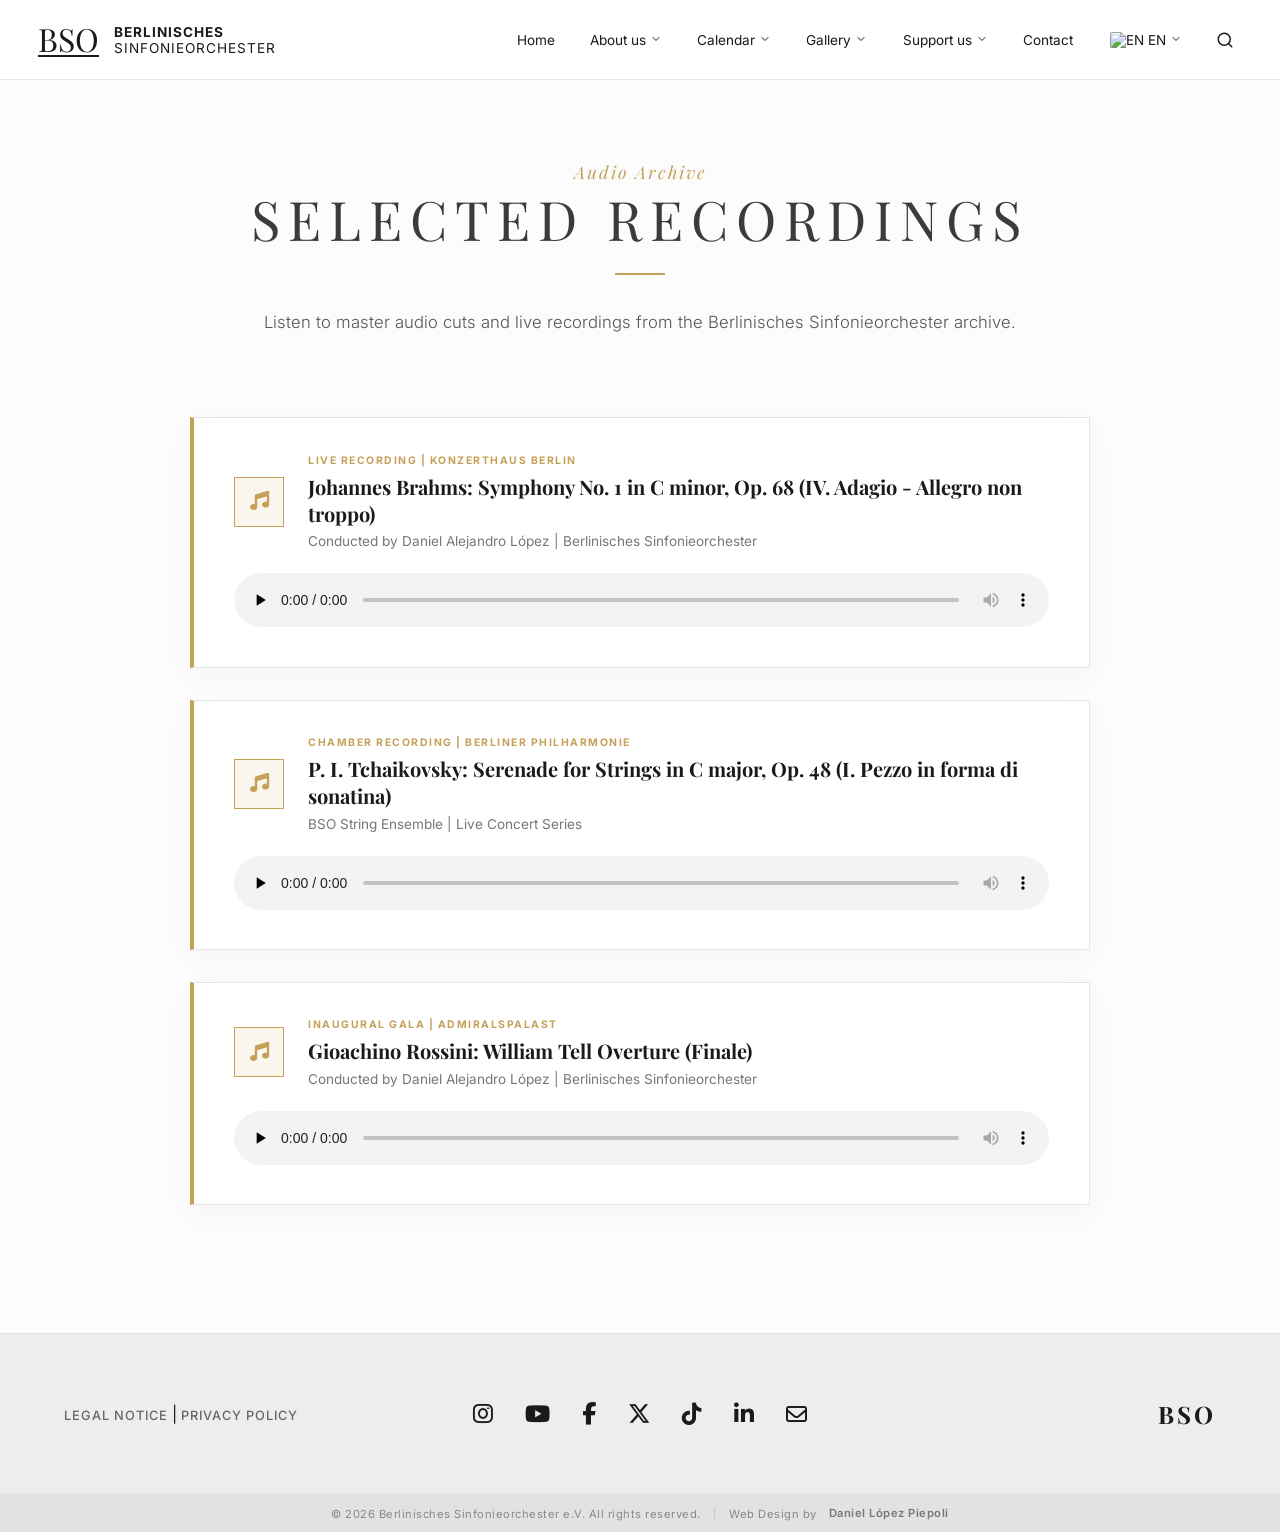
==== commit c10ca5fb: "feat: complete website i18n (DE/EN) and standardize 7-icon footer across all pages" ====
--- a/audios.html
+++ b/audios.html
@@ -10,7 +10,9 @@
 </head>
 <body>
 
-    <!-- HEADER (Mismo estándar) -->
+    <!-- =========================================
+         HEADER & NAVEGACIÓN
+         ========================================= -->
     <header class="main-header">
         <div class="header-left">
             <a href="index.html" class="logo-link">
@@ -35,8 +37,8 @@
                 <li><a href="index.html" data-key="home">Home</a></li>
                 
                 <li class="dropdown">
-                    <a href="#" data-key="about" class="dropdown-trigger">
-                        About us 
+                    <a href="#" class="dropdown-trigger active-nav">
+                        <span data-key="about">About us</span>
                         <svg class="chevron-icon" viewBox="0 0 24 24" fill="none" xmlns="http://www.w3.org/2000/svg">
                             <path d="M6 9L12 15L18 9" stroke="currentColor" stroke-width="2" stroke-linecap="round" stroke-linejoin="round"/>
                         </svg>
@@ -44,14 +46,14 @@
                     <ul class="dropdown-content">
                         <li><a href="project.html" data-key="project">The project</a></li>
                         <li><a href="musicians.html" data-key="musicians">Musicians</a></li>
-                        <li><a href="director.html" data-key="director">Music Director</a></li>
+                        <li><a href="director.html" class="active-subnav" data-key="director">Music Director</a></li>
                         <li><a href="board.html" data-key="board">Artistic Board</a></li>
                     </ul>
                 </li>
 
                 <li class="dropdown">
-                    <a href="#" data-key="calendar" class="dropdown-trigger">
-                        Calendar 
+                    <a href="#" class="dropdown-trigger">
+                        <span data-key="calendar">Calendar</span>
                         <svg class="chevron-icon" viewBox="0 0 24 24" fill="none" xmlns="http://www.w3.org/2000/svg">
                             <path d="M6 9L12 15L18 9" stroke="currentColor" stroke-width="2" stroke-linecap="round" stroke-linejoin="round"/>
                         </svg>
@@ -63,22 +65,22 @@
                 </li>
 
                 <li class="dropdown">
-                    <a href="#" data-key="gallery" class="dropdown-trigger active-nav">
-                        Gallery
-                        <svg class="chevron-icon" viewBox="0 0 24 24" fill="none" xmlns="http://www.w3.org/2000/svg">
-                            <path d="M6 9L12 15L18 9" stroke="currentColor" stroke-width="2" stroke-linecap="round" stroke-linejoin="round"/>
-                        </svg>
-                    </a>
-                    <ul class="dropdown-content">
-                        <li><a href="audios.html" class="active-subnav" data-key="audios">Audios</a></li>
+                    <a href="#" class="dropdown-trigger">
+                        <span data-key="gallery">Gallery</span>
+                        <svg class="chevron-icon" viewBox="0 0 24 24" fill="none" xmlns="http://www.w3.org/2000/svg">
+                            <path d="M6 9L12 15L18 9" stroke="currentColor" stroke-width="2" stroke-linecap="round" stroke-linejoin="round"/>
+                        </svg>
+                    </a>
+                    <ul class="dropdown-content">
+                        <li><a href="audios.html" data-key="audios">Audios</a></li>
                         <li><a href="videos.html" data-key="videos">Videos</a></li>
                         <li><a href="photos.html" data-key="photos">Photos</a></li>
                     </ul>
                 </li>
 
                 <li class="dropdown">
-                    <a href="#" data-key="support" class="dropdown-trigger">
-                        Support us 
+                    <a href="#" class="dropdown-trigger">
+                        <span data-key="support">Support us</span>
                         <svg class="chevron-icon" viewBox="0 0 24 24" fill="none" xmlns="http://www.w3.org/2000/svg">
                             <path d="M6 9L12 15L18 9" stroke="currentColor" stroke-width="2" stroke-linecap="round" stroke-linejoin="round"/>
                         </svg>
@@ -130,10 +132,10 @@
 
         <!-- 1. HERO EDITORIAL -->
         <section class="gallery-hero">
-            <span class="section-tag">Audio Archive</span>
-            <h1 class="page-title">Selected Recordings</h1>
+            <span class="section-tag" data-key="audio-hero-tag">Audio Archive</span>
+            <h1 class="page-title" data-key="audio-page-title">Selected Recordings</h1>
             <div class="short-line"></div>
-            <p class="gallery-intro">
+            <p class="gallery-intro" data-key="audio-intro">
                 Listen to master audio cuts and live recordings from the Berlinisches Sinfonieorchester archive.
             </p>
         </section>
@@ -146,9 +148,9 @@
                 <div class="audio-track-header">
                     <div class="audio-play-badge"><i class="fa-solid fa-music"></i></div>
                     <div class="audio-track-info">
-                        <span class="media-tag">Live Recording | Konzerthaus Berlin</span>
-                        <h3 class="audio-title">Johannes Brahms: Symphony No. 1 in C minor, Op. 68 (IV. Adagio - Allegro non troppo)</h3>
-                        <p class="audio-artists">Conducted by Daniel Alejandro López | Berlinisches Sinfonieorchester</p>
+                        <span class="media-tag" data-key="audio-1-tag">Live Recording | Konzerthaus Berlin</span>
+                        <h3 class="audio-title" data-key="audio-1-title">Johannes Brahms: Symphony No. 1 in C minor, Op. 68 (IV. Adagio - Allegro non troppo)</h3>
+                        <p class="audio-artists" data-key="audio-1-artists">Conducted by Daniel Alejandro López | Berlinisches Sinfonieorchester</p>
                     </div>
                 </div>
                 <div class="audio-player-wrapper">
@@ -164,9 +166,9 @@
                 <div class="audio-track-header">
                     <div class="audio-play-badge"><i class="fa-solid fa-music"></i></div>
                     <div class="audio-track-info">
-                        <span class="media-tag">Chamber Recording | Berliner Philharmonie</span>
-                        <h3 class="audio-title">P. I. Tchaikovsky: Serenade for Strings in C major, Op. 48 (I. Pezzo in forma di sonatina)</h3>
-                        <p class="audio-artists">BSO String Ensemble | Live Concert Series</p>
+                        <span class="media-tag" data-key="audio-2-tag">Chamber Recording | Berliner Philharmonie</span>
+                        <h3 class="audio-title" data-key="audio-2-title">P. I. Tchaikovsky: Serenade for Strings in C major, Op. 48 (I. Pezzo in forma di sonatina)</h3>
+                        <p class="audio-artists" data-key="audio-2-artists">BSO String Ensemble | Live Concert Series</p>
                     </div>
                 </div>
                 <div class="audio-player-wrapper">
@@ -182,9 +184,9 @@
                 <div class="audio-track-header">
                     <div class="audio-play-badge"><i class="fa-solid fa-music"></i></div>
                     <div class="audio-track-info">
-                        <span class="media-tag">Inaugural Gala | Admiralspalast</span>
-                        <h3 class="audio-title">Gioachino Rossini: William Tell Overture (Finale)</h3>
-                        <p class="audio-artists">Conducted by Daniel Alejandro López | Berlinisches Sinfonieorchester</p>
+                        <span class="media-tag" data-key="audio-3-tag">Inaugural Gala | Admiralspalast</span>
+                        <h3 class="audio-title" data-key="audio-3-title">Gioachino Rossini: William Tell Overture (Finale)</h3>
+                        <p class="audio-artists" data-key="audio-3-artists">Conducted by Daniel Alejandro López | Berlinisches Sinfonieorchester</p>
                     </div>
                 </div>
                 <div class="audio-player-wrapper">
@@ -199,7 +201,9 @@
 
     </main>
 
-    <!-- FOOTER (Mismo estándar) -->
+    <!-- =========================================
+         FOOTER & SUB-FOOTER
+         ========================================= -->
     <footer class="site-footer">
         <div class="footer-main">
             <div class="footer-left">
@@ -210,11 +214,27 @@
 
             <div class="footer-center">
                 <div class="social-links">
-                    <a href="#" target="_blank" rel="noopener noreferrer" class="social-icon" aria-label="Instagram"><i class="fa-brands fa-instagram"></i></a>
-                    <a href="#" target="_blank" rel="noopener noreferrer" class="social-icon" aria-label="YouTube"><i class="fa-brands fa-youtube"></i></a>
-                    <a href="#" target="_blank" rel="noopener noreferrer" class="social-icon" aria-label="Facebook"><i class="fa-brands fa-facebook-f"></i></a>
-                    <a href="#" target="_blank" rel="noopener noreferrer" class="social-icon" aria-label="X"><i class="fa-brands fa-x-twitter"></i></a>
-                    <a href="mailto:info@berlinisches-sinfonieorchester.de" class="social-icon" aria-label="Email"><i class="fa-regular fa-envelope"></i></a>
+                    <a href="https://www.instagram.com/berlinischesorchester/" target="_blank" rel="noopener noreferrer" class="social-icon" aria-label="Follow us on Instagram">
+                        <i class="fa-brands fa-instagram"></i>
+                    </a>
+                    <a href="https://www.youtube.com/@berlinischesorchester" target="_blank" rel="noopener noreferrer" class="social-icon" aria-label="Follow us on YouTube">
+                        <i class="fa-brands fa-youtube"></i>
+                    </a>
+                    <a href="https://www.facebook.com/berlinischesorchester/" target="_blank" rel="noopener noreferrer" class="social-icon" aria-label="Follow us on Facebook">
+                        <i class="fa-brands fa-facebook-f"></i>
+                    </a>
+                    <a href="https://x.com/berlinischesorc" target="_blank" rel="noopener noreferrer" class="social-icon" aria-label="Follow us on X">
+                        <i class="fa-brands fa-x-twitter"></i>
+                    </a>
+                    <a href="https://www.tiktok.com/@berlinischesorchester" target="_blank" rel="noopener noreferrer" class="social-icon" aria-label="Follow us on TikTok">
+                        <i class="fa-brands fa-tiktok"></i>
+                    </a>
+                    <a href="https://www.linkedin.com/company/berlinischesorchester/" target="_blank" rel="noopener noreferrer" class="social-icon" aria-label="Follow us on LinkedIn">
+                        <i class="fa-brands fa-linkedin-in"></i>
+                    </a>
+                    <a href="mailto:info@berlinisches-sinfonieorchester.de" class="social-icon" aria-label="Send us an email">
+                        <i class="fa-regular fa-envelope"></i>
+                    </a>
                 </div>
             </div>
 
@@ -227,10 +247,10 @@
 
         <div class="footer-bottom">
             <p>
-                &copy; 2026 Berlinisches Sinfonieorchester e.V. All rights reserved. 
+                <span data-key="footer-copyright">&copy; 2026 Berlinisches Sinfonieorchester e.V. All rights reserved.</span>
                 <span class="sep">|</span> 
-                Web Design by 
-                <a href="https://danielopezpiepoli.com" target="_blank" class="designer-name">Daniel López Piepoli</a>
+                <span data-key="footer-designer-credit">Web Design by</span> 
+                <a href="https://github.com/danielopezpiepoli" target="_blank" class="designer-name">Daniel López Piepoli</a>
             </p>
         </div>
     </footer>
